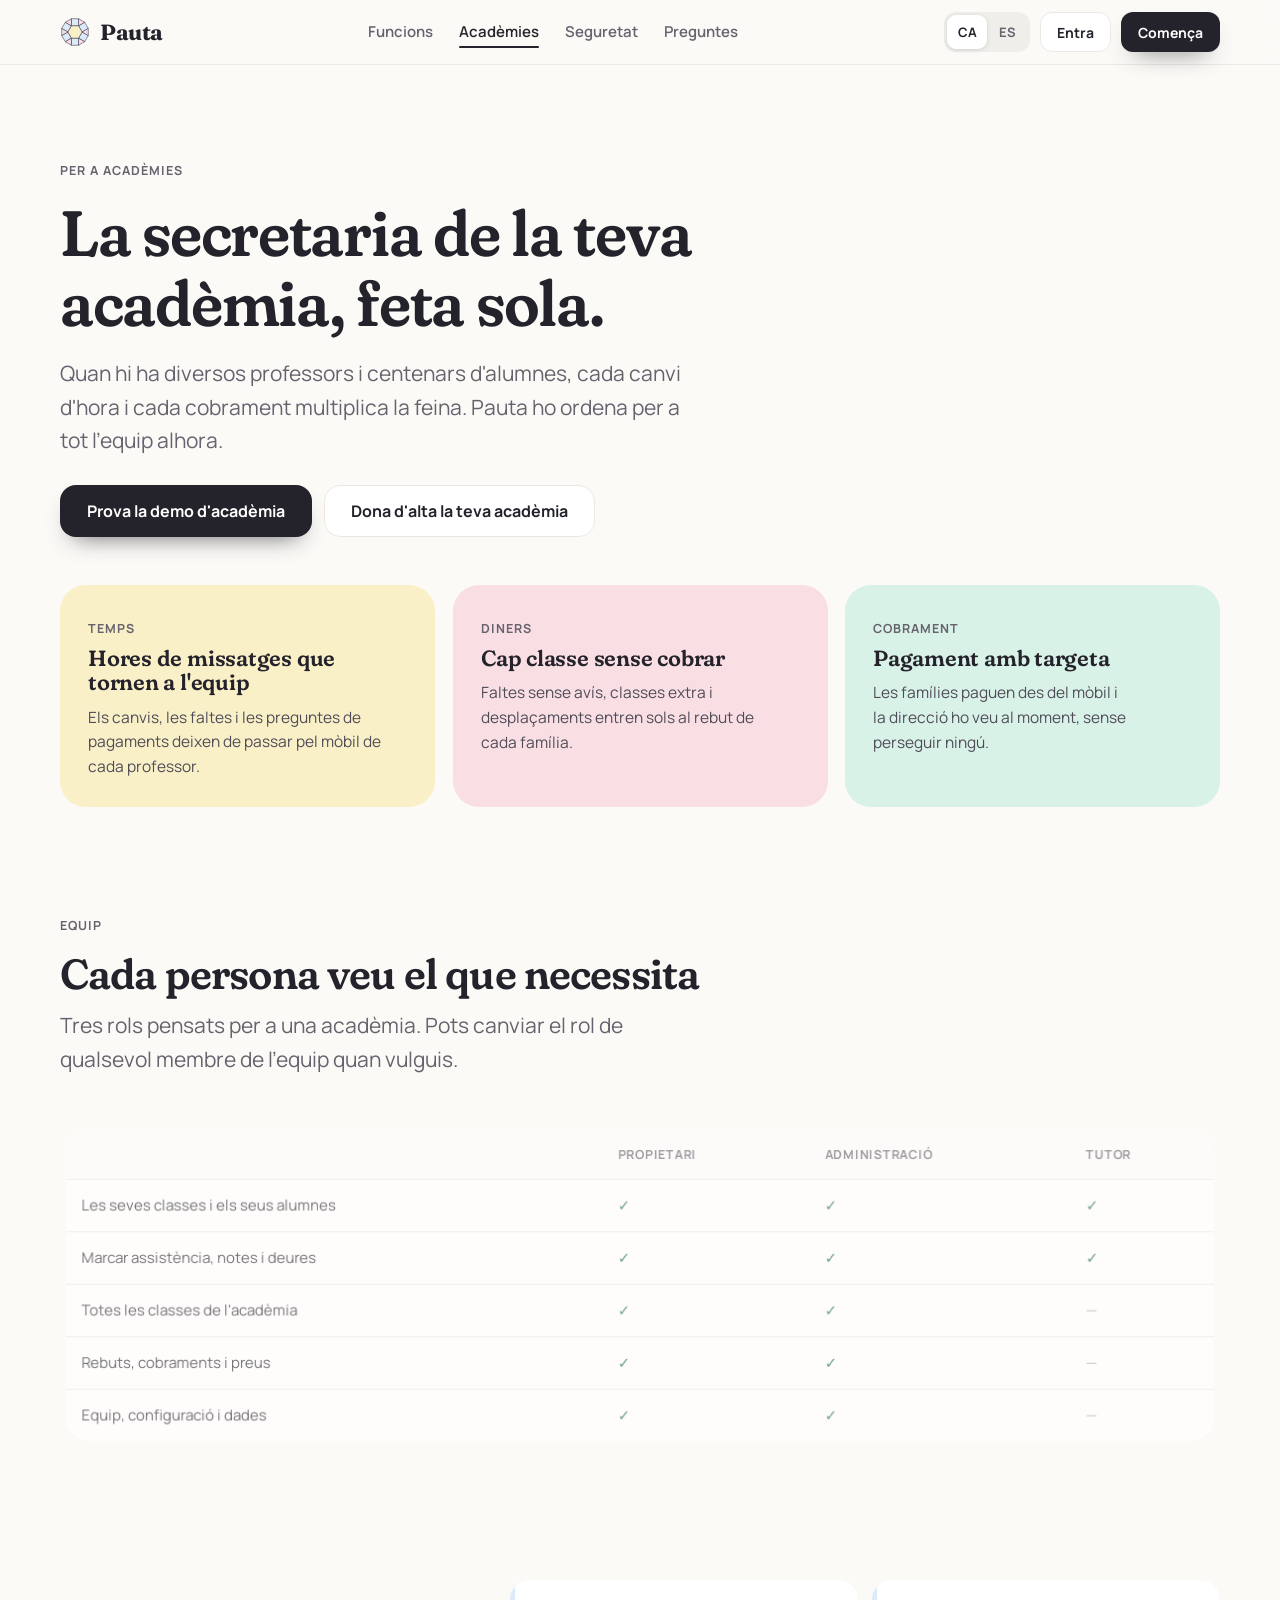
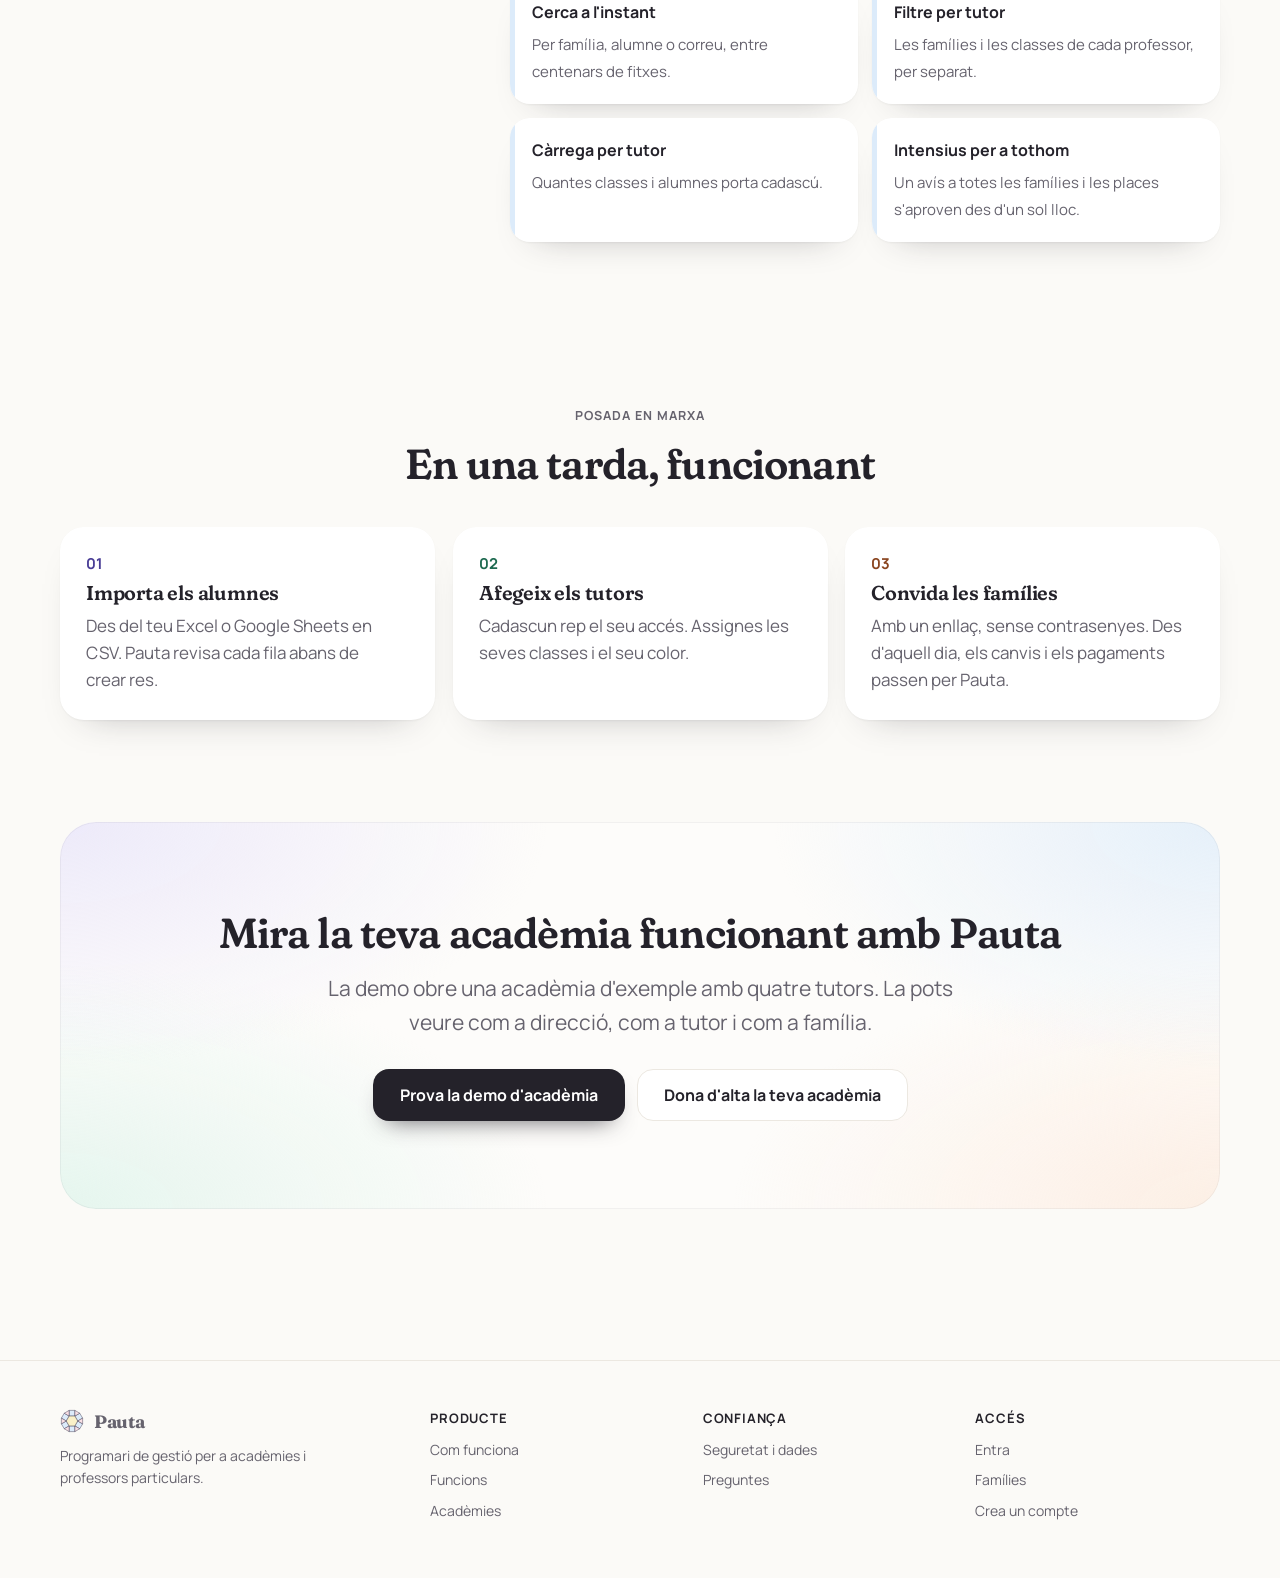
==== academies.html @ 749a17d1 "Web públic de Pauta: landing i pàgines Co-Authored-By: Claude Opus 5.5 <noreply@anthropic.com>" ====
<!doctype html>
<html lang="ca">
<head>
  <meta charset="utf-8">
  <meta name="viewport" content="width=device-width, initial-scale=1, viewport-fit=cover">
  <meta name="theme-color" content="#FBFAF7">
  <title>Per a acadèmies · Pauta</title>
  <meta name="description" content="Pauta per a acadèmies: un equip de tutors, centenars d'alumnes i tots els cobraments ordenats. Rols i permisos, importació des d'Excel i pagament amb targeta.">
  <link rel="icon" href="icon.svg" type="image/svg+xml">
  <link rel="stylesheet" href="site.css">
</head>
<body data-title-es="Para academias · Pauta">
  <main>
    <section class="phero">
      <div class="wrap">
        <span class="eyebrow rv" data-es="Para academias">Per a acadèmies</span>
        <h1 class="rv" data-es="La secretaría de tu academia, hecha sola.">La secretaria de la teva acadèmia, feta sola.</h1>
        <p class="lead rv" data-es="Cuando hay varios profesores y cientos de alumnos, cada cambio de hora y cada cobro multiplica el trabajo. Pauta lo ordena para todo el equipo a la vez.">Quan hi ha diversos professors i centenars d'alumnes, cada canvi d'hora i cada cobrament multiplica la feina. Pauta ho ordena per a tot l'equip alhora.</p>
        <div class="row rv"><button class="btn prim" data-demo="academy" data-es="Prueba la demo de academia">Prova la demo d'acadèmia</button><a class="btn sec" href="/app?onboarding" data-es="Da de alta tu academia">Dona d'alta la teva acadèmia</a></div>
      </div>
    </section>

    <section style="padding-top:0">
      <div class="wrap three">
        <div class="tile rv" style="background:var(--man)"><span class="eyebrow" data-es="Tiempo">Temps</span><h3 data-es="Horas de mensajes que vuelven al equipo">Hores de missatges que tornen a l'equip</h3><p data-es="Los cambios, las faltas y las preguntas de pagos dejan de pasar por el móvil de cada profesor.">Els canvis, les faltes i les preguntes de pagaments deixen de passar pel mòbil de cada professor.</p></div>
        <div class="tile rv" style="background:var(--ros)"><span class="eyebrow" data-es="Dinero">Diners</span><h3 data-es="Ninguna clase sin cobrar">Cap classe sense cobrar</h3><p data-es="Faltas sin aviso, clases extra y desplazamientos entran solos en el recibo de cada familia.">Faltes sense avís, classes extra i desplaçaments entren sols al rebut de cada família.</p></div>
        <div class="tile rv" style="background:var(--men)"><span class="eyebrow" data-es="Cobro">Cobrament</span><h3 data-es="Pago con tarjeta">Pagament amb targeta</h3><p data-es="Las familias pagan desde el móvil y la dirección lo ve al momento, sin perseguir a nadie.">Les famílies paguen des del mòbil i la direcció ho veu al moment, sense perseguir ningú.</p></div>
      </div>
    </section>

    <section style="padding-top:0">
      <div class="wrap">
        <div class="rv" style="max-width:720px"><span class="eyebrow" data-es="Equipo">Equip</span><h2 style="margin:14px 0 12px" data-es="Cada persona ve lo que necesita">Cada persona veu el que necessita</h2><p class="lead" data-es="Tres roles pensados para una academia. Puedes cambiar el rol de cualquier miembro del equipo cuando quieras.">Tres rols pensats per a una acadèmia. Pots canviar el rol de qualsevol membre de l'equip quan vulguis.</p></div>
        <div class="tablewrap rv" style="margin-top:32px">
          <table class="roles">
            <thead><tr><th></th><th data-es="Propietario">Propietari</th><th data-es="Administración">Administració</th><th data-es="Tutor">Tutor</th></tr></thead>
            <tbody>
              <tr><td data-es="Sus clases y sus alumnos">Les seves classes i els seus alumnes</td><td class="y">✓</td><td class="y">✓</td><td class="y">✓</td></tr>
              <tr><td data-es="Marcar asistencia, notas y deberes">Marcar assistència, notes i deures</td><td class="y">✓</td><td class="y">✓</td><td class="y">✓</td></tr>
              <tr><td data-es="Todas las clases de la academia">Totes les classes de l'acadèmia</td><td class="y">✓</td><td class="y">✓</td><td class="n">—</td></tr>
              <tr><td data-es="Recibos, cobros y precios">Rebuts, cobraments i preus</td><td class="y">✓</td><td class="y">✓</td><td class="n">—</td></tr>
              <tr><td data-es="Equipo, configuración y datos">Equip, configuració i dades</td><td class="y">✓</td><td class="y">✓</td><td class="n">—</td></tr>
            </tbody>
          </table>
        </div>
      </div>
    </section>

    <section style="padding-top:0">
      <div class="wrap">
        <div class="group" style="border-top:0">
          <div class="side rv"><span class="eyebrow" data-es="A escala">A escala</span><h2 data-es="Pensado para cientos de alumnos">Pensat per a centenars d'alumnes</h2><p data-es="Lo que en una hoja de cálculo se vuelve inmanejable, en Pauta se busca, se filtra y se ordena solo.">El que en un full de càlcul es torna inmanejable, a Pauta es cerca, es filtra i s'ordena sol.</p></div>
          <div class="feats">
            <div class="feat rv" style="--c:var(--cel)"><b data-es="Búsqueda al instante">Cerca a l'instant</b><span data-es="Por familia, alumno o correo, entre cientos de fichas.">Per família, alumne o correu, entre centenars de fitxes.</span></div>
            <div class="feat rv" style="--c:var(--cel)"><b data-es="Filtro por tutor">Filtre per tutor</b><span data-es="Las familias y las clases de cada profesor, por separado.">Les famílies i les classes de cada professor, per separat.</span></div>
            <div class="feat rv" style="--c:var(--cel)"><b data-es="Carga por tutor">Càrrega per tutor</b><span data-es="Cuántas clases y alumnos lleva cada uno.">Quantes classes i alumnes porta cadascú.</span></div>
            <div class="feat rv" style="--c:var(--cel)"><b data-es="Intensivos para todos">Intensius per a tothom</b><span data-es="Un aviso a todas las familias y las plazas se aprueban desde un solo lugar.">Un avís a totes les famílies i les places s'aproven des d'un sol lloc.</span></div>
          </div>
        </div>
      </div>
    </section>

    <section style="padding-top:0">
      <div class="wrap">
        <div class="center rv"><span class="eyebrow" data-es="Puesta en marcha">Posada en marxa</span><h2 style="margin-top:14px" data-es="En una tarde, funcionando">En una tarda, funcionant</h2></div>
        <div class="three" style="margin-top:40px">
          <div class="card rv"><div style="font:700 15px var(--sans);color:var(--lav-i)">01</div><h3 style="margin:8px 0" data-es="Importa los alumnos">Importa els alumnes</h3><p style="color:var(--ink2)" data-es="Desde tu Excel o Google Sheets en CSV. Pauta revisa cada fila antes de crear nada.">Des del teu Excel o Google Sheets en CSV. Pauta revisa cada fila abans de crear res.</p></div>
          <div class="card rv"><div style="font:700 15px var(--sans);color:var(--men-i)">02</div><h3 style="margin:8px 0" data-es="Añade a los tutores">Afegeix els tutors</h3><p style="color:var(--ink2)" data-es="Cada uno recibe su acceso. Asignas sus clases y su color.">Cadascun rep el seu accés. Assignes les seves classes i el seu color.</p></div>
          <div class="card rv"><div style="font:700 15px var(--sans);color:var(--pre-i)">03</div><h3 style="margin:8px 0" data-es="Invita a las familias">Convida les famílies</h3><p style="color:var(--ink2)" data-es="Con un enlace, sin contraseñas. Desde ese día, los cambios y los pagos pasan por Pauta.">Amb un enllaç, sense contrasenyes. Des d'aquell dia, els canvis i els pagaments passen per Pauta.</p></div>
        </div>
      </div>
    </section>

    <section style="padding-top:0">
      <div class="wrap"><div class="cta rv">
        <h2 data-es="Mira tu academia funcionando con Pauta">Mira la teva acadèmia funcionant amb Pauta</h2>
        <p class="lead" data-es="La demo abre una academia de ejemplo con cuatro tutores. Puedes verla como dirección, como tutor y como familia.">La demo obre una acadèmia d'exemple amb quatre tutors. La pots veure com a direcció, com a tutor i com a família.</p>
        <div class="row"><button class="btn prim" data-demo="academy" data-es="Prueba la demo de academia">Prova la demo d'acadèmia</button><a class="btn sec" href="/app?onboarding" data-es="Da de alta tu academia">Dona d'alta la teva acadèmia</a></div>
      </div></div>
    </section>
  </main>
  <script src="site.js"></script>
</body>
</html>
---- site.css ----
/* Pàgines del web (funcions, acadèmies, seguretat, preguntes): el mateix llenguatge visual que la landing. */
@import url('https://fonts.googleapis.com/css2?family=Manrope:wght@400;500;600;700;800&family=Fraunces:opsz,wght,SOFT@9..144,400..700,0..100&display=swap');
:root {
  --bg: #FBFAF7; --paper: #FFFFFF; --ink: #24222A; --ink2: #66636E; --line: #ECE8E1;
  --lav: #E8E4FA; --lav-i: #4A3E96; --man: #FAF0C8; --man-i: #6A560E; --men: #D9F2E8; --men-i: #1E6A50;
  --cel: #DCEBFA; --cel-i: #21568C; --pre: #FCE6D6; --pre-i: #8A4520; --ros: #F9DFE4; --ros-i: #8E3148;
  --serif: Fraunces, Georgia, serif; --sans: Manrope, system-ui, sans-serif; --ease: cubic-bezier(.2,.8,.2,1);
  --shadow: 0 1px 2px rgba(36,34,42,.05), 0 18px 36px -26px rgba(36,34,42,.35);
}
* { box-sizing: border-box; }
html { scroll-padding-top: 84px; }
body { margin: 0; background: var(--bg); color: var(--ink); font: 400 17px/1.6 var(--sans); -webkit-font-smoothing: antialiased; overflow-x: hidden; }
h1, h2, h3 { margin: 0; font-family: var(--serif); font-variation-settings: 'SOFT' 100; font-weight: 600; letter-spacing: -.02em; line-height: 1.1; }
h1 { font-size: clamp(38px, 5.4vw, 64px); } h2 { font-size: clamp(28px, 3.6vw, 42px); } h3 { font-size: 20px; letter-spacing: -.01em; }
p { margin: 0; } a { color: inherit; text-decoration: none; }
h1, h2, h3, p, li, small { text-wrap: pretty; }
.wrap { width: min(1160px, 100% - 32px); margin: 0 auto; }
section { padding: clamp(56px, 8vw, 104px) 0; }
.eyebrow { display: inline-flex; align-items: center; gap: 10px; font-size: 12.5px; font-weight: 700; letter-spacing: .08em; text-transform: uppercase; color: var(--ink2); }
.lead { font-size: clamp(18px, 1.7vw, 21px); color: var(--ink2); max-width: 640px; }
.center { text-align: center; margin-inline: auto; } .center .lead { margin-inline: auto; }
.btn { display: inline-flex; align-items: center; justify-content: center; gap: 8px; min-height: 52px; padding: 0 26px; border-radius: 16px; border: 1px solid transparent; font: 700 16px var(--sans); cursor: pointer; transition: transform .2s var(--ease), background .2s, border-color .2s; white-space: nowrap; }
.btn:active { transform: scale(.97); }
.btn.prim { background: var(--ink); color: #fff; box-shadow: 0 12px 24px -14px rgba(36,34,42,.8); } .btn.prim:hover { background: #3a3742; }
.btn.sec { background: #fff; color: var(--ink); border-color: var(--line); } .btn.sec:hover { border-color: #d6d0c5; }
.btn.sm { min-height: 40px; padding: 0 16px; font-size: 14px; border-radius: 12px; }
.btn:focus-visible, a:focus-visible, button:focus-visible, summary:focus-visible { outline: 3px solid var(--lav-i); outline-offset: 3px; }
.row { display: flex; align-items: center; gap: 12px; flex-wrap: wrap; }
.tick { position: relative; flex: none; display: inline-block; width: 20px; height: 20px; border-radius: 50%; background: var(--men); margin-top: 3px; }
.tick::after { content: ''; position: absolute; left: 7px; top: 4px; width: 5px; height: 9px; border: solid var(--men-i); border-width: 0 2.2px 2.2px 0; transform: rotate(45deg); }

/* capçalera i peu, iguals a totes les pàgines */
header.nav { position: sticky; top: 0; z-index: 50; background: rgba(251,250,247,.84); backdrop-filter: blur(14px) saturate(160%); -webkit-backdrop-filter: blur(14px) saturate(160%); border-bottom: 1px solid rgba(236,232,225,.9); }
.nav .wrap { display: flex; align-items: center; justify-content: space-between; height: 64px; gap: 12px; }
.brand { display: flex; align-items: center; gap: 10px; font: 700 22px var(--serif); letter-spacing: -.02em; }
.nav ul { display: flex; gap: 26px; list-style: none; margin: 0; padding: 0; font-weight: 600; font-size: 15px; color: var(--ink2); }
.nav ul a { position: relative; padding: 6px 0; } .nav ul a:hover, .nav ul a[aria-current] { color: var(--ink); }
.nav ul a[aria-current]::after { content: ''; position: absolute; left: 0; right: 0; bottom: 0; height: 2px; border-radius: 2px; background: var(--ink); }
.nav .right { display: flex; align-items: center; gap: 10px; }
.lang { display: inline-flex; background: rgba(36,34,42,.06); border-radius: 12px; padding: 3px; }
.lang button { border: 0; background: transparent; min-width: 40px; height: 34px; border-radius: 9px; font: 700 13px var(--sans); color: var(--ink2); cursor: pointer; }
.lang button.on { background: #fff; color: var(--ink); box-shadow: 0 1px 4px rgba(36,34,42,.15); }
.menu-btn { display: none; width: 44px; height: 44px; border-radius: 12px; border: 1px solid var(--line); background: #fff; cursor: pointer; align-items: center; justify-content: center; }
.menu-btn i, .menu-btn i::before, .menu-btn i::after { display: block; width: 18px; height: 2px; border-radius: 2px; background: var(--ink); position: relative; }
.menu-btn i::before, .menu-btn i::after { content: ''; position: absolute; left: 0; } .menu-btn i::before { top: -6px; } .menu-btn i::after { top: 6px; }
@media (max-width: 900px) {
  .nav ul { display: none; position: absolute; top: 64px; left: 0; right: 0; flex-direction: column; gap: 0; background: rgba(251,250,247,.98); border-bottom: 1px solid var(--line); padding: 8px 16px 16px; }
  .nav ul.open { display: flex; } .nav ul a { display: block; padding: 12px 0; font-size: 17px; } .nav ul a[aria-current]::after { display: none; }
  .nav .login { display: none; } .menu-btn { display: inline-flex; }
}
.nav ul .lang-m { display: none; }
@media (max-width: 480px) {
  .nav .right .lang { display: none; } .nav ul.open .lang-m { display: block; padding: 12px 0 4px; }
  .nav .right .btn.prim { padding: 0 14px; }
}
footer.foot { padding: 48px 0 56px; color: var(--ink2); font-size: 14px; border-top: 1px solid var(--line); margin-top: 24px; }
footer.foot .wrap { display: grid; grid-template-columns: 1.4fr repeat(3, 1fr); gap: 28px; }
footer.foot h4 { margin: 0 0 12px; font: 700 13px var(--sans); letter-spacing: .06em; text-transform: uppercase; color: var(--ink); }
footer.foot nav { display: grid; gap: 8px; } footer.foot a:hover { color: var(--ink); }
@media (max-width: 760px) { footer.foot .wrap { grid-template-columns: 1fr 1fr; } }

/* capçalera de pàgina */
.phero { padding: clamp(48px, 7vw, 96px) 0 clamp(24px, 4vw, 48px); }
.phero h1 { margin: 16px 0 18px; max-width: 900px; } .phero .row { margin-top: 28px; }

/* blocs reutilitzables */
.card { background: var(--paper); border-radius: 24px; padding: 26px; box-shadow: var(--shadow); }
.group { display: grid; grid-template-columns: minmax(0, .9fr) minmax(0, 1.6fr); gap: clamp(24px, 4vw, 64px); padding: clamp(36px, 5vw, 56px) 0; border-top: 1px solid var(--line); }
.group:first-child { border-top: 0; }
.group .side { position: sticky; top: 96px; align-self: start; }
.group .side h2 { font-size: clamp(26px, 3vw, 36px); margin: 14px 0 12px; } .group .side p { color: var(--ink2); }
.feats { display: grid; grid-template-columns: repeat(2, 1fr); gap: 14px; }
.feat { background: var(--paper); border-radius: 20px; padding: 20px 20px 20px 22px; box-shadow: var(--shadow); position: relative; overflow: hidden; }
.feat::before { content: ''; position: absolute; left: 0; top: 0; bottom: 0; width: 5px; background: var(--c, var(--lav)); }
.feat b { display: block; font-size: 16px; margin-bottom: 4px; } .feat span { color: var(--ink2); font-size: 15px; line-height: 1.5; }
@media (max-width: 860px) { .group { grid-template-columns: 1fr; } .group .side { position: static; } .feats { grid-template-columns: 1fr; } }
.three { display: grid; grid-template-columns: repeat(3, 1fr); gap: 18px; }
.tile { border-radius: 26px; padding: 28px; } .tile h3 { font-size: 22px; margin: 6px 0 10px; } .tile p { color: #4f4c58; font-size: 15.5px; }
@media (max-width: 860px) { .three { grid-template-columns: 1fr; } }
.roles { width: 100%; border-collapse: separate; border-spacing: 0; background: var(--paper); border-radius: 22px; overflow: hidden; box-shadow: var(--shadow); font-size: 15px; }
.roles th, .roles td { padding: 14px 16px; text-align: left; border-bottom: 1px solid var(--line); } .roles tr:last-child td { border-bottom: 0; }
.roles th { font-size: 12.5px; letter-spacing: .06em; text-transform: uppercase; color: var(--ink2); background: #fdfcfa; }
.roles td.y { color: var(--men-i); font-weight: 700; } .roles td.n { color: #a19dab; }
.tablewrap { overflow-x: auto; -webkit-overflow-scrolling: touch; border-radius: 22px; }
.faqgroup { margin-top: 40px; } .faqgroup h2 { font-size: clamp(22px, 2.6vw, 28px); margin-bottom: 14px; }
details.q { background: var(--paper); border-radius: 18px; padding: 0 22px; box-shadow: var(--shadow); margin-bottom: 10px; }
details.q summary { min-height: 62px; display: flex; align-items: center; justify-content: space-between; gap: 16px; font-weight: 700; font-size: 17px; cursor: pointer; list-style: none; }
details summary::-webkit-details-marker { display: none; } details.q summary::after { content: '+'; font-size: 26px; color: var(--ink2); font-weight: 500; transition: transform .25s var(--ease); flex: none; }
details.q[open] summary::after { transform: rotate(45deg); } details.q p { color: var(--ink2); padding: 0 0 20px; }
.cta { text-align: center; border-radius: 36px; padding: clamp(44px, 7vw, 88px) 20px; margin-bottom: 24px;
  background: radial-gradient(60% 90% at 0% 0%, rgba(232,228,250,.75), transparent 70%), radial-gradient(55% 90% at 100% 0%, rgba(220,235,250,.7), transparent 70%), radial-gradient(60% 90% at 100% 100%, rgba(252,230,214,.6), transparent 70%), radial-gradient(60% 90% at 0% 100%, rgba(217,242,232,.65), transparent 70%), #FDFCFA; box-shadow: inset 0 0 0 1px rgba(36,34,42,.05); }
.cta .lead { margin: 16px auto 30px; } .cta .row { justify-content: center; }
.rv { will-change: transform, opacity; }
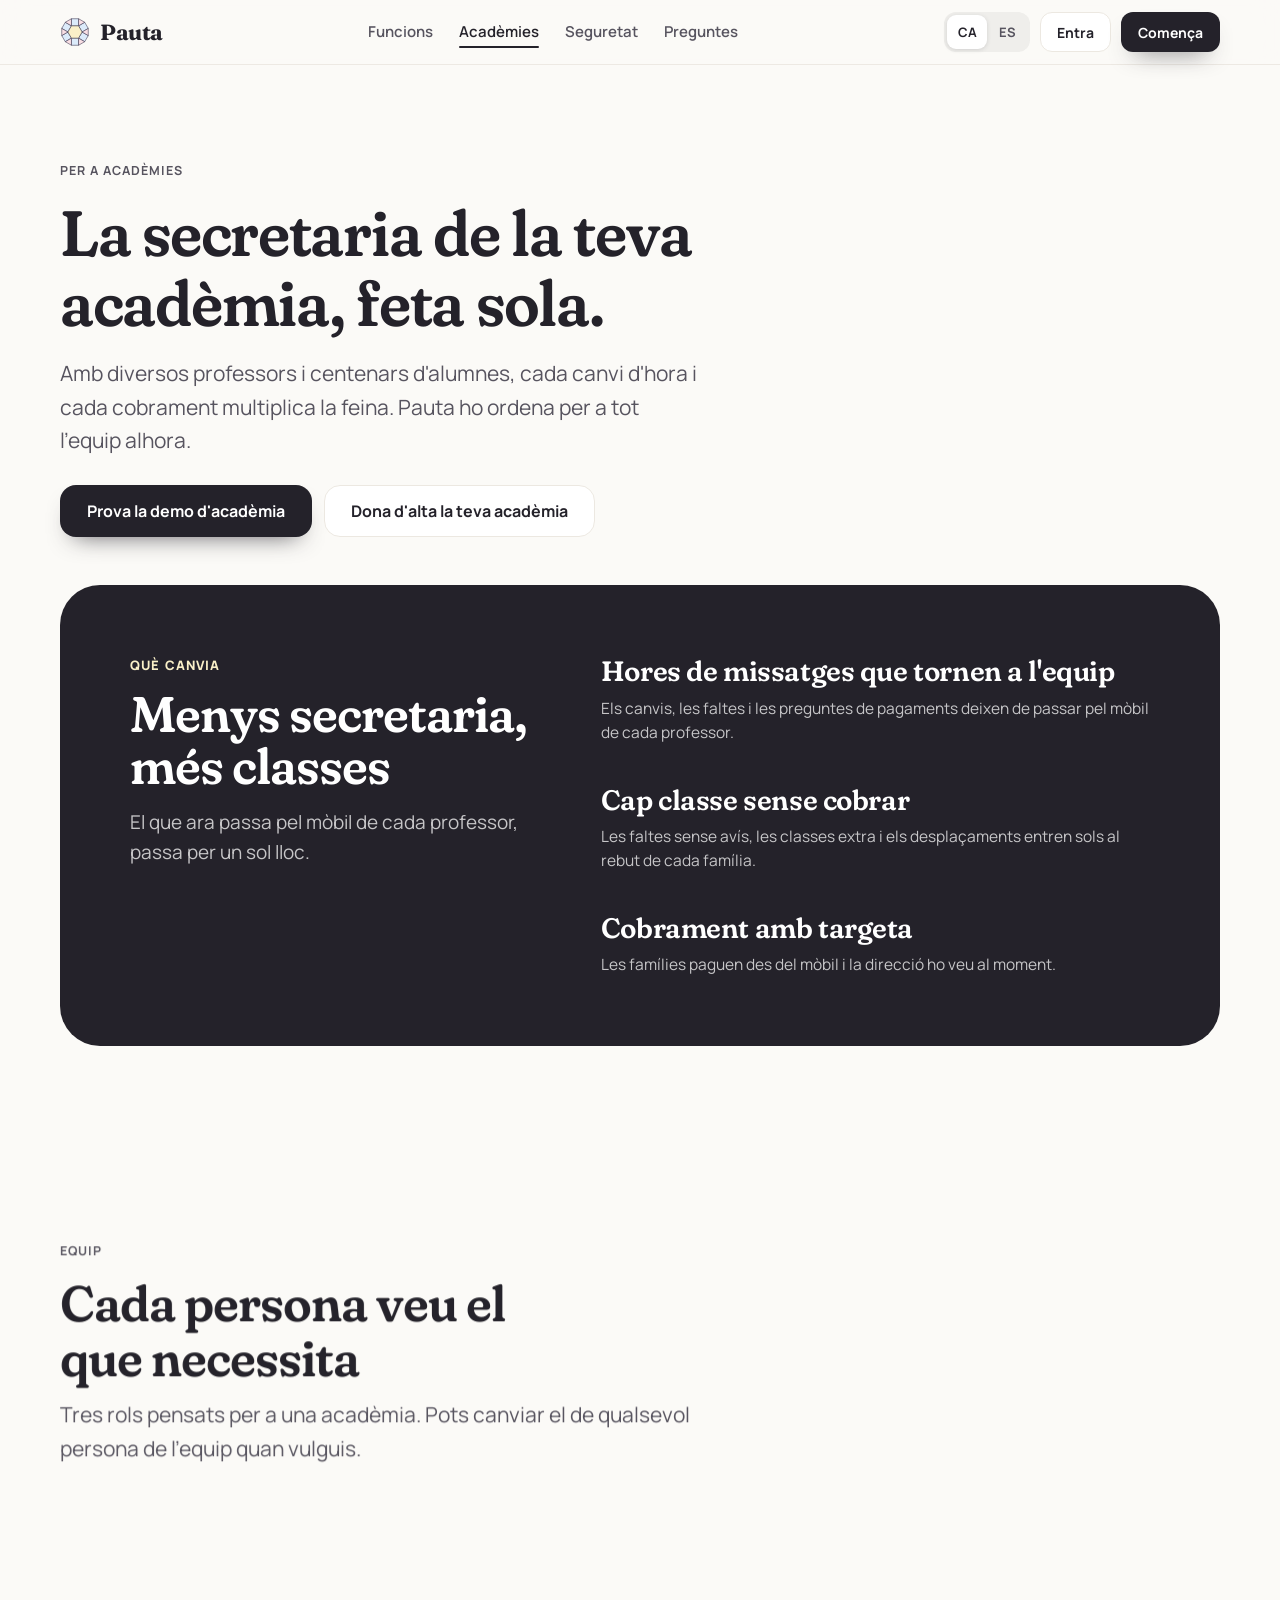
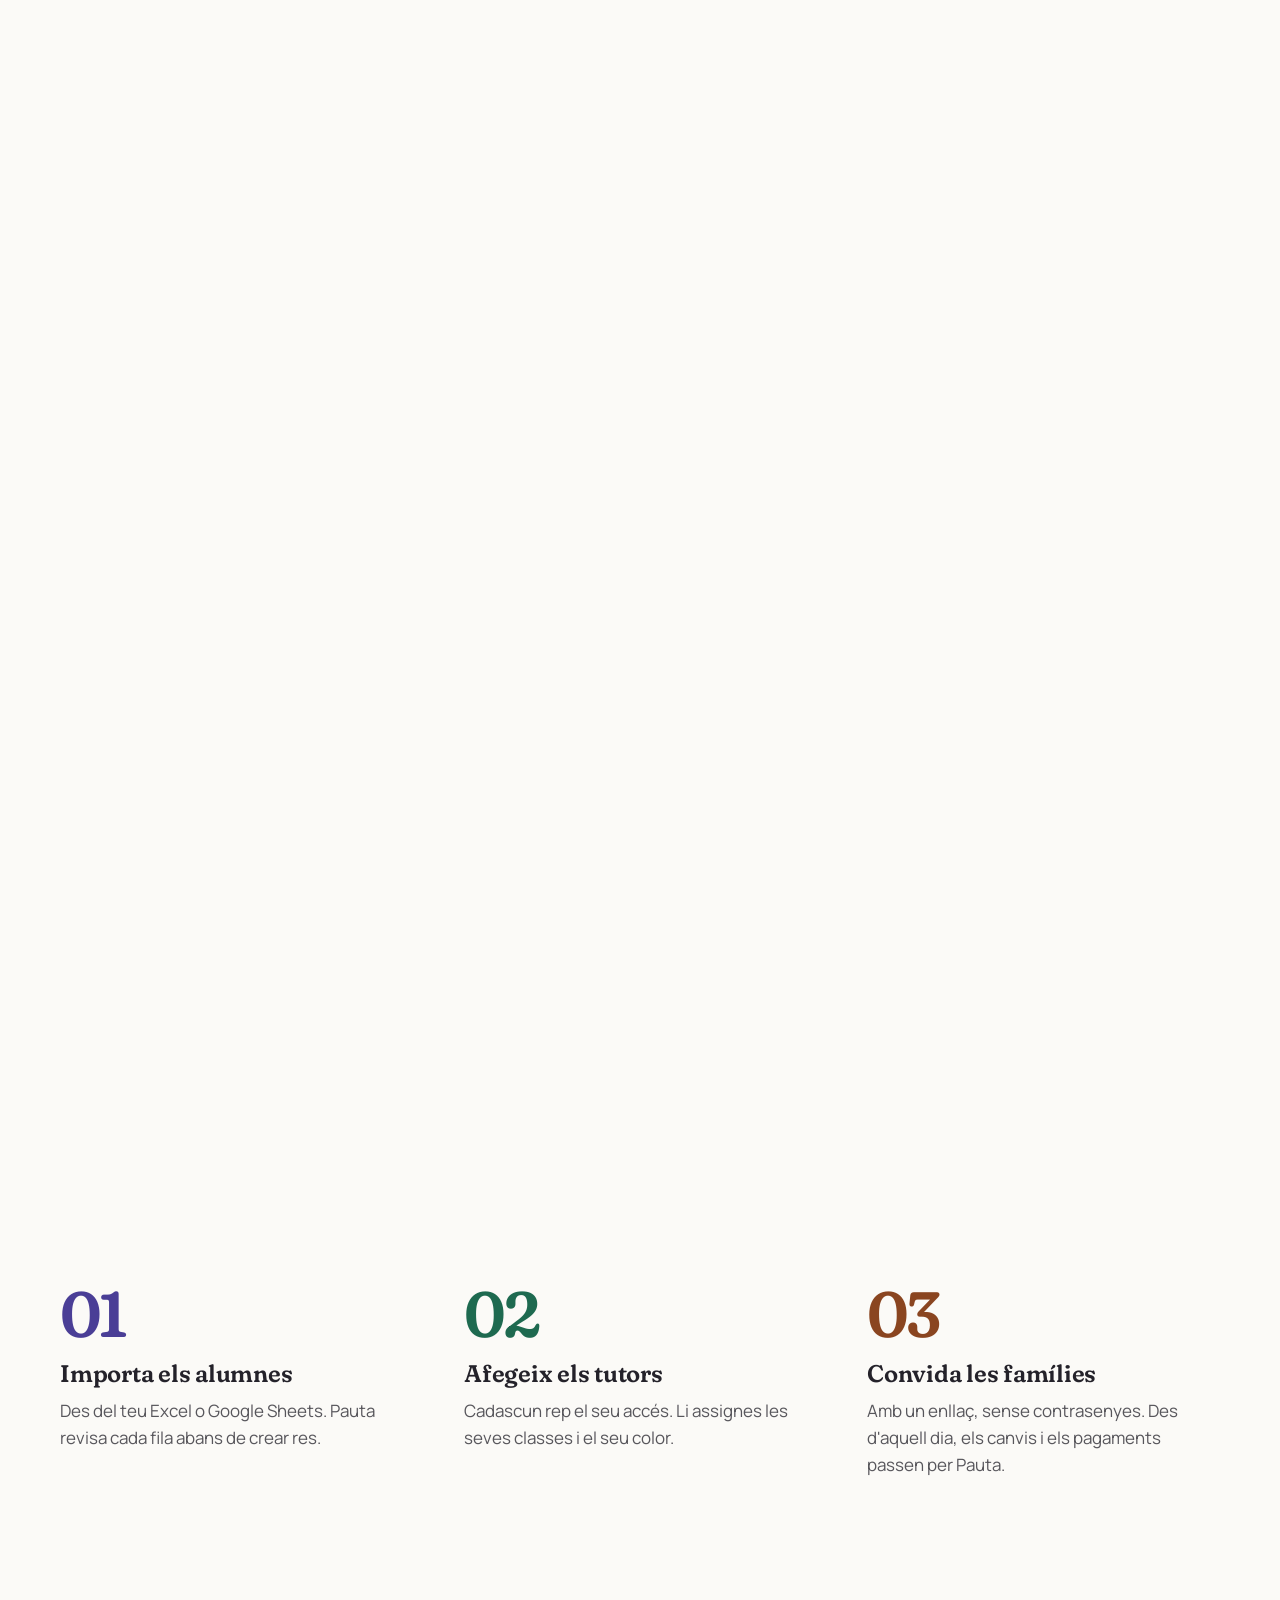
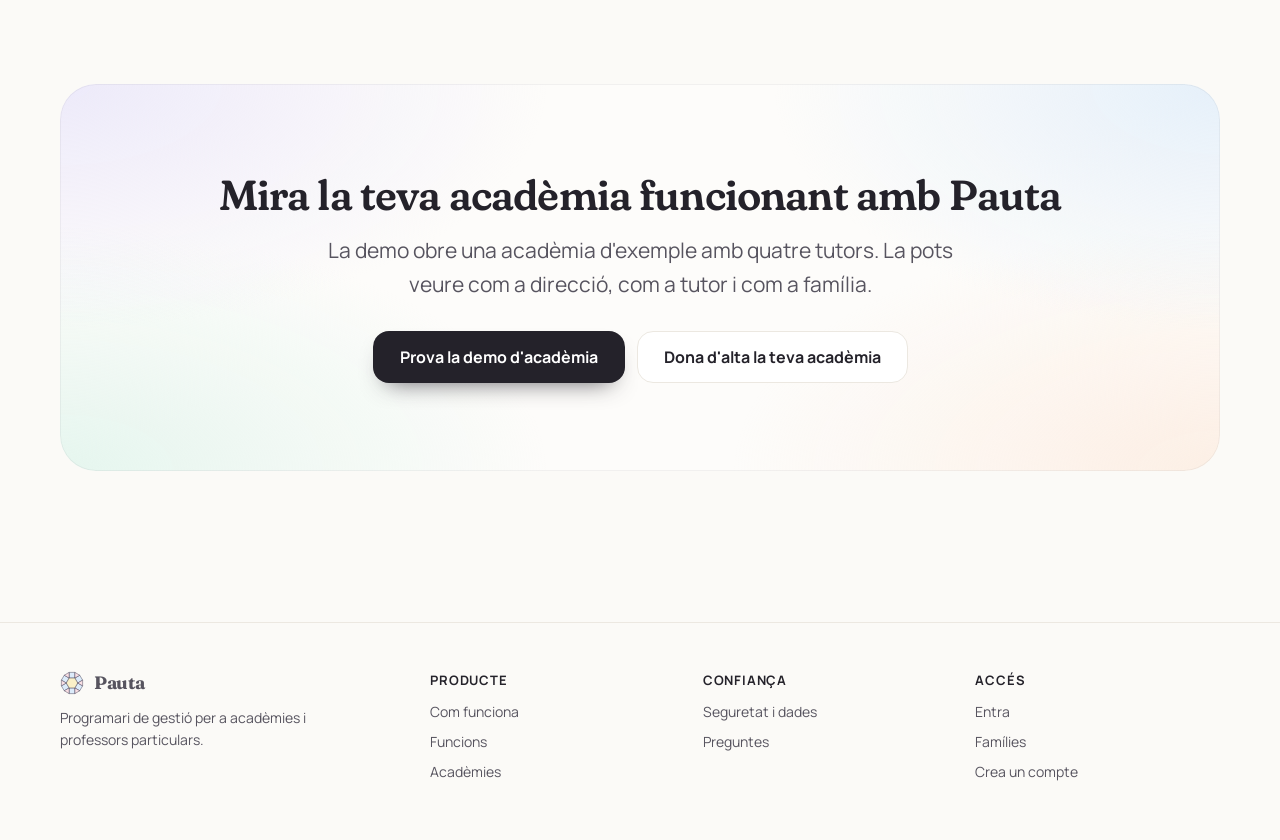
==== commit 46183d6a: "Actualitza el web: disseny per blocs i textos de seguretat corregits Co-Authored-By: Claude Opus 5.5" ====
--- a/academies.html
+++ b/academies.html
@@ -15,31 +15,36 @@
       <div class="wrap">
         <span class="eyebrow rv" data-es="Para academias">Per a acadèmies</span>
         <h1 class="rv" data-es="La secretaría de tu academia, hecha sola.">La secretaria de la teva acadèmia, feta sola.</h1>
-        <p class="lead rv" data-es="Cuando hay varios profesores y cientos de alumnos, cada cambio de hora y cada cobro multiplica el trabajo. Pauta lo ordena para todo el equipo a la vez.">Quan hi ha diversos professors i centenars d'alumnes, cada canvi d'hora i cada cobrament multiplica la feina. Pauta ho ordena per a tot l'equip alhora.</p>
+        <p class="lead rv" data-es="Con varios profesores y cientos de alumnos, cada cambio de hora y cada cobro multiplica el trabajo. Pauta lo ordena para todo el equipo a la vez.">Amb diversos professors i centenars d'alumnes, cada canvi d'hora i cada cobrament multiplica la feina. Pauta ho ordena per a tot l'equip alhora.</p>
         <div class="row rv"><button class="btn prim" data-demo="academy" data-es="Prueba la demo de academia">Prova la demo d'acadèmia</button><a class="btn sec" href="/app?onboarding" data-es="Da de alta tu academia">Dona d'alta la teva acadèmia</a></div>
       </div>
     </section>
 
     <section style="padding-top:0">
-      <div class="wrap three">
-        <div class="tile rv" style="background:var(--man)"><span class="eyebrow" data-es="Tiempo">Temps</span><h3 data-es="Horas de mensajes que vuelven al equipo">Hores de missatges que tornen a l'equip</h3><p data-es="Los cambios, las faltas y las preguntas de pagos dejan de pasar por el móvil de cada profesor.">Els canvis, les faltes i les preguntes de pagaments deixen de passar pel mòbil de cada professor.</p></div>
-        <div class="tile rv" style="background:var(--ros)"><span class="eyebrow" data-es="Dinero">Diners</span><h3 data-es="Ninguna clase sin cobrar">Cap classe sense cobrar</h3><p data-es="Faltas sin aviso, clases extra y desplazamientos entran solos en el recibo de cada familia.">Faltes sense avís, classes extra i desplaçaments entren sols al rebut de cada família.</p></div>
-        <div class="tile rv" style="background:var(--men)"><span class="eyebrow" data-es="Cobro">Cobrament</span><h3 data-es="Pago con tarjeta">Pagament amb targeta</h3><p data-es="Las familias pagan desde el móvil y la dirección lo ve al momento, sin perseguir a nadie.">Les famílies paguen des del mòbil i la direcció ho veu al moment, sense perseguir ningú.</p></div>
+      <div class="wrap">
+        <article class="chap dark rv" style="--c:var(--man);--ci:var(--man-i)">
+          <div class="head"><span class="kick" data-es="Qué cambia">Què canvia</span><h2 data-es="Menos secretaría, más clases">Menys secretaria, més classes</h2><p data-es="Lo que ahora pasa por el móvil de cada profesor, pasa por un solo lugar.">El que ara passa pel mòbil de cada professor, passa per un sol lloc.</p></div>
+          <div class="list big">
+            <div class="it"><b data-es="Horas de mensajes que vuelven al equipo">Hores de missatges que tornen a l'equip</b><p data-es="Los cambios, las faltas y las preguntas de pagos dejan de pasar por el móvil de cada profesor.">Els canvis, les faltes i les preguntes de pagaments deixen de passar pel mòbil de cada professor.</p></div>
+            <div class="it"><b data-es="Ninguna clase sin cobrar">Cap classe sense cobrar</b><p data-es="Las faltas sin aviso, las clases extra y los desplazamientos entran solos en el recibo de cada familia.">Les faltes sense avís, les classes extra i els desplaçaments entren sols al rebut de cada família.</p></div>
+            <div class="it"><b data-es="Cobro con tarjeta">Cobrament amb targeta</b><p data-es="Las familias pagan desde el móvil y la dirección lo ve al momento.">Les famílies paguen des del mòbil i la direcció ho veu al moment.</p></div>
+          </div>
+        </article>
       </div>
     </section>
 
-    <section style="padding-top:0">
+    <section style="padding-top:clamp(32px, 5vw, 64px)">
       <div class="wrap">
-        <div class="rv" style="max-width:720px"><span class="eyebrow" data-es="Equipo">Equip</span><h2 style="margin:14px 0 12px" data-es="Cada persona ve lo que necesita">Cada persona veu el que necessita</h2><p class="lead" data-es="Tres roles pensados para una academia. Puedes cambiar el rol de cualquier miembro del equipo cuando quieras.">Tres rols pensats per a una acadèmia. Pots canviar el rol de qualsevol membre de l'equip quan vulguis.</p></div>
-        <div class="tablewrap rv" style="margin-top:32px">
+        <div class="rv" style="max-width:720px"><span class="eyebrow" data-es="Equipo">Equip</span><h2 style="margin:14px 0 12px;font-size:clamp(32px,4vw,50px)" data-es="Cada persona ve lo que necesita">Cada persona veu el que necessita</h2><p class="lead" data-es="Tres roles pensados para una academia. Puedes cambiar el de cualquier persona del equipo cuando quieras.">Tres rols pensats per a una acadèmia. Pots canviar el de qualsevol persona de l'equip quan vulguis.</p></div>
+        <div class="tablewrap rv" style="margin-top:36px">
           <table class="roles">
             <thead><tr><th></th><th data-es="Propietario">Propietari</th><th data-es="Administración">Administració</th><th data-es="Tutor">Tutor</th></tr></thead>
             <tbody>
-              <tr><td data-es="Sus clases y sus alumnos">Les seves classes i els seus alumnes</td><td class="y">✓</td><td class="y">✓</td><td class="y">✓</td></tr>
-              <tr><td data-es="Marcar asistencia, notas y deberes">Marcar assistència, notes i deures</td><td class="y">✓</td><td class="y">✓</td><td class="y">✓</td></tr>
-              <tr><td data-es="Todas las clases de la academia">Totes les classes de l'acadèmia</td><td class="y">✓</td><td class="y">✓</td><td class="n">—</td></tr>
-              <tr><td data-es="Recibos, cobros y precios">Rebuts, cobraments i preus</td><td class="y">✓</td><td class="y">✓</td><td class="n">—</td></tr>
-              <tr><td data-es="Equipo, configuración y datos">Equip, configuració i dades</td><td class="y">✓</td><td class="y">✓</td><td class="n">—</td></tr>
+              <tr><td data-es="Sus clases y sus alumnos">Les seves classes i els seus alumnes</td><td class="y"><i aria-label="Sí">✓</i></td><td class="y"><i aria-label="Sí">✓</i></td><td class="y"><i aria-label="Sí">✓</i></td></tr>
+              <tr><td data-es="Marcar asistencia, notas y deberes">Marcar assistència, notes i deures</td><td class="y"><i aria-label="Sí">✓</i></td><td class="y"><i aria-label="Sí">✓</i></td><td class="y"><i aria-label="Sí">✓</i></td></tr>
+              <tr><td data-es="Todas las clases de la academia">Totes les classes de l'acadèmia</td><td class="y"><i aria-label="Sí">✓</i></td><td class="y"><i aria-label="Sí">✓</i></td><td class="n"><i aria-label="No">—</i></td></tr>
+              <tr><td data-es="Recibos, cobros y precios">Rebuts, cobraments i preus</td><td class="y"><i aria-label="Sí">✓</i></td><td class="y"><i aria-label="Sí">✓</i></td><td class="n"><i aria-label="No">—</i></td></tr>
+              <tr><td data-es="Equipo, configuración y datos">Equip, configuració i dades</td><td class="y"><i aria-label="Sí">✓</i></td><td class="y"><i aria-label="Sí">✓</i></td><td class="n"><i aria-label="No">—</i></td></tr>
             </tbody>
           </table>
         </div>
@@ -48,30 +53,30 @@
 
     <section style="padding-top:0">
       <div class="wrap">
-        <div class="group" style="border-top:0">
-          <div class="side rv"><span class="eyebrow" data-es="A escala">A escala</span><h2 data-es="Pensado para cientos de alumnos">Pensat per a centenars d'alumnes</h2><p data-es="Lo que en una hoja de cálculo se vuelve inmanejable, en Pauta se busca, se filtra y se ordena solo.">El que en un full de càlcul es torna inmanejable, a Pauta es cerca, es filtra i s'ordena sol.</p></div>
-          <div class="feats">
-            <div class="feat rv" style="--c:var(--cel)"><b data-es="Búsqueda al instante">Cerca a l'instant</b><span data-es="Por familia, alumno o correo, entre cientos de fichas.">Per família, alumne o correu, entre centenars de fitxes.</span></div>
-            <div class="feat rv" style="--c:var(--cel)"><b data-es="Filtro por tutor">Filtre per tutor</b><span data-es="Las familias y las clases de cada profesor, por separado.">Les famílies i les classes de cada professor, per separat.</span></div>
-            <div class="feat rv" style="--c:var(--cel)"><b data-es="Carga por tutor">Càrrega per tutor</b><span data-es="Cuántas clases y alumnos lleva cada uno.">Quantes classes i alumnes porta cadascú.</span></div>
-            <div class="feat rv" style="--c:var(--cel)"><b data-es="Intensivos para todos">Intensius per a tothom</b><span data-es="Un aviso a todas las familias y las plazas se aprueban desde un solo lugar.">Un avís a totes les famílies i les places s'aproven des d'un sol lloc.</span></div>
+        <article class="chap rv" style="--c:var(--cel);--ci:var(--cel-i)">
+          <div class="head"><span class="kick" data-es="A escala">A escala</span><h2 data-es="Pensado para cientos de alumnos">Pensat per a centenars d'alumnes</h2><p data-es="Lo que en una hoja de cálculo se vuelve imposible, en Pauta se busca, se filtra y se ordena solo.">El que en un full de càlcul es torna impossible, a Pauta es cerca, es filtra i s'ordena sol.</p></div>
+          <div class="list">
+            <div class="it key"><b data-es="Encuentra cualquier familia en un segundo">Troba qualsevol família en un segon</b><p data-es="Por nombre de la familia, del alumno o por correo, entre cientos de fichas.">Per nom de la família, de l'alumne o pel correu, entre centenars de fitxes.</p></div>
+            <div class="it"><b data-es="Filtro por tutor">Filtre per tutor</b><p data-es="Las familias y las clases de cada profesor, por separado.">Les famílies i les classes de cada professor, per separat.</p></div>
+            <div class="it"><b data-es="Carga por tutor">Càrrega per tutor</b><p data-es="Cuántas clases y alumnos lleva cada uno.">Quantes classes i alumnes porta cadascú.</p></div>
+            <div class="it"><b data-es="Intensivos para todos">Intensius per a tothom</b><p data-es="Un solo aviso a todas las familias, y las plazas se aprueban desde un solo lugar.">Un sol avís a totes les famílies, i les places s'aproven des d'un sol lloc.</p></div>
           </div>
+        </article>
+      </div>
+    </section>
+
+    <section style="padding-top:clamp(32px, 5vw, 64px)">
+      <div class="wrap">
+        <div class="rv"><span class="eyebrow" data-es="Puesta en marcha">Posada en marxa</span><h2 style="margin-top:14px;font-size:clamp(32px,4vw,50px)" data-es="En una tarde, funcionando">En una tarda, funcionant</h2></div>
+        <div class="steps3">
+          <div class="rv" style="--ci:var(--lav-i)"><h3 data-es="Importa los alumnos">Importa els alumnes</h3><p data-es="Desde tu Excel o Google Sheets. Pauta revisa cada fila antes de crear nada.">Des del teu Excel o Google Sheets. Pauta revisa cada fila abans de crear res.</p></div>
+          <div class="rv" style="--ci:var(--men-i)"><h3 data-es="Añade a los tutores">Afegeix els tutors</h3><p data-es="Cada uno recibe su acceso. Le asignas sus clases y su color.">Cadascun rep el seu accés. Li assignes les seves classes i el seu color.</p></div>
+          <div class="rv" style="--ci:var(--pre-i)"><h3 data-es="Invita a las familias">Convida les famílies</h3><p data-es="Con un enlace, sin contraseñas. Desde ese día, los cambios y los pagos pasan por Pauta.">Amb un enllaç, sense contrasenyes. Des d'aquell dia, els canvis i els pagaments passen per Pauta.</p></div>
         </div>
       </div>
     </section>
 
-    <section style="padding-top:0">
-      <div class="wrap">
-        <div class="center rv"><span class="eyebrow" data-es="Puesta en marcha">Posada en marxa</span><h2 style="margin-top:14px" data-es="En una tarde, funcionando">En una tarda, funcionant</h2></div>
-        <div class="three" style="margin-top:40px">
-          <div class="card rv"><div style="font:700 15px var(--sans);color:var(--lav-i)">01</div><h3 style="margin:8px 0" data-es="Importa los alumnos">Importa els alumnes</h3><p style="color:var(--ink2)" data-es="Desde tu Excel o Google Sheets en CSV. Pauta revisa cada fila antes de crear nada.">Des del teu Excel o Google Sheets en CSV. Pauta revisa cada fila abans de crear res.</p></div>
-          <div class="card rv"><div style="font:700 15px var(--sans);color:var(--men-i)">02</div><h3 style="margin:8px 0" data-es="Añade a los tutores">Afegeix els tutors</h3><p style="color:var(--ink2)" data-es="Cada uno recibe su acceso. Asignas sus clases y su color.">Cadascun rep el seu accés. Assignes les seves classes i el seu color.</p></div>
-          <div class="card rv"><div style="font:700 15px var(--sans);color:var(--pre-i)">03</div><h3 style="margin:8px 0" data-es="Invita a las familias">Convida les famílies</h3><p style="color:var(--ink2)" data-es="Con un enlace, sin contraseñas. Desde ese día, los cambios y los pagos pasan por Pauta.">Amb un enllaç, sense contrasenyes. Des d'aquell dia, els canvis i els pagaments passen per Pauta.</p></div>
-        </div>
-      </div>
-    </section>
-
-    <section style="padding-top:0">
+    <section>
       <div class="wrap"><div class="cta rv">
         <h2 data-es="Mira tu academia funcionando con Pauta">Mira la teva acadèmia funcionant amb Pauta</h2>
         <p class="lead" data-es="La demo abre una academia de ejemplo con cuatro tutores. Puedes verla como dirección, como tutor y como familia.">La demo obre una acadèmia d'exemple amb quatre tutors. La pots veure com a direcció, com a tutor i com a família.</p>
--- a/site.css
+++ b/site.css
@@ -1,7 +1,7 @@
 /* Pàgines del web (funcions, acadèmies, seguretat, preguntes): el mateix llenguatge visual que la landing. */
 @import url('https://fonts.googleapis.com/css2?family=Manrope:wght@400;500;600;700;800&family=Fraunces:opsz,wght,SOFT@9..144,400..700,0..100&display=swap');
 :root {
-  --bg: #FBFAF7; --paper: #FFFFFF; --ink: #24222A; --ink2: #66636E; --line: #ECE8E1;
+  --bg: #FBFAF7; --paper: #FFFFFF; --ink: #24222A; --ink2: #57545F; --line: #ECE8E1;
   --lav: #E8E4FA; --lav-i: #4A3E96; --man: #FAF0C8; --man-i: #6A560E; --men: #D9F2E8; --men-i: #1E6A50;
   --cel: #DCEBFA; --cel-i: #21568C; --pre: #FCE6D6; --pre-i: #8A4520; --ros: #F9DFE4; --ros-i: #8E3148;
   --serif: Fraunces, Georgia, serif; --sans: Manrope, system-ui, sans-serif; --ease: cubic-bezier(.2,.8,.2,1);
@@ -63,25 +63,54 @@
 .phero { padding: clamp(48px, 7vw, 96px) 0 clamp(24px, 4vw, 48px); }
 .phero h1 { margin: 16px 0 18px; max-width: 900px; } .phero .row { margin-top: 28px; }
 
-/* blocs reutilitzables */
-.card { background: var(--paper); border-radius: 24px; padding: 26px; box-shadow: var(--shadow); }
-.group { display: grid; grid-template-columns: minmax(0, .9fr) minmax(0, 1.6fr); gap: clamp(24px, 4vw, 64px); padding: clamp(36px, 5vw, 56px) 0; border-top: 1px solid var(--line); }
-.group:first-child { border-top: 0; }
-.group .side { position: sticky; top: 96px; align-self: start; }
-.group .side h2 { font-size: clamp(26px, 3vw, 36px); margin: 14px 0 12px; } .group .side p { color: var(--ink2); }
-.feats { display: grid; grid-template-columns: repeat(2, 1fr); gap: 14px; }
-.feat { background: var(--paper); border-radius: 20px; padding: 20px 20px 20px 22px; box-shadow: var(--shadow); position: relative; overflow: hidden; }
-.feat::before { content: ''; position: absolute; left: 0; top: 0; bottom: 0; width: 5px; background: var(--c, var(--lav)); }
-.feat b { display: block; font-size: 16px; margin-bottom: 4px; } .feat span { color: var(--ink2); font-size: 15px; line-height: 1.5; }
-@media (max-width: 860px) { .group { grid-template-columns: 1fr; } .group .side { position: static; } .feats { grid-template-columns: 1fr; } }
-.three { display: grid; grid-template-columns: repeat(3, 1fr); gap: 18px; }
-.tile { border-radius: 26px; padding: 28px; } .tile h3 { font-size: 22px; margin: 6px 0 10px; } .tile p { color: #4f4c58; font-size: 15.5px; }
-@media (max-width: 860px) { .three { grid-template-columns: 1fr; } }
-.roles { width: 100%; border-collapse: separate; border-spacing: 0; background: var(--paper); border-radius: 22px; overflow: hidden; box-shadow: var(--shadow); font-size: 15px; }
-.roles th, .roles td { padding: 14px 16px; text-align: left; border-bottom: 1px solid var(--line); } .roles tr:last-child td { border-bottom: 0; }
-.roles th { font-size: 12.5px; letter-spacing: .06em; text-transform: uppercase; color: var(--ink2); background: #fdfcfa; }
-.roles td.y { color: var(--men-i); font-weight: 700; } .roles td.n { color: #a19dab; }
-.tablewrap { overflow-x: auto; -webkit-overflow-scrolling: touch; border-radius: 22px; }
+/* ===== Capítols: un sol bloc de color per tema, amb una idea principal i la resta en llista neta ===== */
+.chap { --c: var(--lav); --ci: var(--lav-i); background: var(--c); border-radius: 40px; padding: clamp(30px, 5.5vw, 72px); display: grid; grid-template-columns: minmax(0, 1fr) minmax(0, 1.35fr); gap: clamp(28px, 5vw, 80px); margin-bottom: clamp(14px, 2vw, 22px); }
+.chap .head { align-self: start; position: sticky; top: 100px; }
+.chap .num { display: block; font: 600 clamp(54px, 7vw, 92px)/.85 var(--serif); font-variation-settings: 'SOFT' 100; letter-spacing: -.04em; color: var(--ci); }
+.chap .kick { display: block; margin: 20px 0 12px; font-size: 13px; font-weight: 800; letter-spacing: .08em; text-transform: uppercase; color: var(--ci); }
+.chap h2 { font-size: clamp(32px, 4vw, 50px); line-height: 1.04; }
+.chap .head p { margin-top: 16px; font-size: clamp(17px, 1.5vw, 19px); line-height: 1.55; color: rgba(36,34,42,.8); max-width: 440px; }
+.chap .list { display: grid; grid-template-columns: repeat(2, minmax(0, 1fr)); gap: clamp(24px, 3vw, 38px) clamp(20px, 3vw, 44px); align-content: start; }
+.chap .it b { display: block; font-size: 18px; font-weight: 800; line-height: 1.3; margin-bottom: 6px; color: var(--ink); }
+.chap .it p { font-size: 15.5px; line-height: 1.55; color: rgba(36,34,42,.76); }
+.chap .it.key { grid-column: 1 / -1; background: rgba(255,255,255,.74); border-radius: 28px; padding: clamp(22px, 3vw, 34px); }
+.chap .it.key b { font: 600 clamp(24px, 2.5vw, 32px)/1.12 var(--serif); font-variation-settings: 'SOFT' 100; letter-spacing: -.02em; margin-bottom: 10px; }
+.chap .it.key p { font-size: 17px; color: rgba(36,34,42,.82); max-width: 560px; }
+.chap.flip { grid-template-columns: minmax(0, 1.35fr) minmax(0, 1fr); } .chap.flip .head { order: 2; }
+.chap.dark { background: #24222A; color: #fff; } .chap.dark h2, .chap.dark .it b { color: #fff; }
+.chap.dark .head p, .chap.dark .it p { color: rgba(255,255,255,.74); } .chap.dark .num, .chap.dark .kick { color: var(--c); }
+.chap.dark .it.key { background: rgba(255,255,255,.09); } .chap.dark .it.key p { color: rgba(255,255,255,.82); }
+.chap.open { background: transparent; padding-inline: 0; border-radius: 0; } .chap.open .it.key { background: var(--c); }
+@media (max-width: 860px) {
+  .chap, .chap.flip { grid-template-columns: 1fr; border-radius: 30px; } .chap.open { padding-inline: 0; }
+  .chap .head { position: static; } .chap.flip .head { order: 0; } .chap .list { grid-template-columns: 1fr; }
+}
+/* llista gran: tres idees amb el mateix pes */
+.chap .list.big { grid-template-columns: 1fr; gap: 0; }
+.chap .list.big { gap: clamp(26px, 3.4vw, 40px); }
+.chap .list.big .it b { font: 600 clamp(22px, 2.3vw, 28px)/1.15 var(--serif); font-variation-settings: 'SOFT' 100; letter-spacing: -.015em; margin-bottom: 8px; }
+/* edats (menors) */
+.ages { grid-column: 1 / -1; display: grid; grid-template-columns: 1fr 1fr; gap: 12px; }
+.age { border-radius: 28px; padding: clamp(22px, 3vw, 32px); background: rgba(255,255,255,.78); }
+.age.no { background: rgba(255,255,255,.38); }
+.age .big { display: block; white-space: nowrap; font: 600 clamp(26px, 2.6vw, 36px)/1 var(--serif); font-variation-settings: 'SOFT' 100; letter-spacing: -.03em; color: var(--ci); margin-bottom: 12px; }
+.age b { display: block; font-size: 18px; font-weight: 800; margin-bottom: 6px; } .age p { font-size: 15.5px; color: rgba(36,34,42,.8); }
+@media (max-width: 560px) { .ages { grid-template-columns: 1fr; } }
+/* passos en línia, sense targetes */
+.steps3 { display: grid; grid-template-columns: repeat(3, 1fr); gap: clamp(24px, 4vw, 56px); margin-top: 48px; counter-reset: s; }
+.steps3 > div { counter-increment: s; }
+.steps3 > div::before { content: '0' counter(s); display: block; font: 600 clamp(48px, 5vw, 72px)/.9 var(--serif); font-variation-settings: 'SOFT' 100; letter-spacing: -.04em; color: var(--ci, var(--lav-i)); margin-bottom: 18px; }
+.steps3 h3 { font-size: 24px; margin-bottom: 10px; } .steps3 p { color: rgba(36,34,42,.76); }
+@media (max-width: 860px) { .steps3 { grid-template-columns: 1fr; } }
+/* taula de rols: files alternes en lloc de línies */
+.roles { width: 100%; border-collapse: separate; border-spacing: 0; background: var(--paper); border-radius: 28px; overflow: hidden; box-shadow: var(--shadow); font-size: 16px; }
+.roles th, .roles td { padding: 16px 20px; text-align: left; } .roles tbody tr:nth-child(odd) td { background: #F6F4EF; }
+.roles thead th { font: 600 20px var(--serif); font-variation-settings: 'SOFT' 100; color: var(--ink); padding-top: 22px; padding-bottom: 18px; }
+.roles td:first-child { font-weight: 700; } .roles td.y, .roles td.n { text-align: center; width: 18%; }
+.roles td.y i, .roles td.n i { display: inline-grid; place-items: center; width: 30px; height: 30px; border-radius: 50%; font-style: normal; font-weight: 800; }
+.roles td.y i { background: var(--men); color: var(--men-i); } .roles td.n i { color: #a19dab; }
+.roles thead th:not(:first-child) { text-align: center; }
+.tablewrap { overflow-x: auto; -webkit-overflow-scrolling: touch; border-radius: 28px; }
 .faqgroup { margin-top: 40px; } .faqgroup h2 { font-size: clamp(22px, 2.6vw, 28px); margin-bottom: 14px; }
 details.q { background: var(--paper); border-radius: 18px; padding: 0 22px; box-shadow: var(--shadow); margin-bottom: 10px; }
 details.q summary { min-height: 62px; display: flex; align-items: center; justify-content: space-between; gap: 16px; font-weight: 700; font-size: 17px; cursor: pointer; list-style: none; }
@@ -91,3 +120,4 @@
   background: radial-gradient(60% 90% at 0% 0%, rgba(232,228,250,.75), transparent 70%), radial-gradient(55% 90% at 100% 0%, rgba(220,235,250,.7), transparent 70%), radial-gradient(60% 90% at 100% 100%, rgba(252,230,214,.6), transparent 70%), radial-gradient(60% 90% at 0% 100%, rgba(217,242,232,.65), transparent 70%), #FDFCFA; box-shadow: inset 0 0 0 1px rgba(36,34,42,.05); }
 .cta .lead { margin: 16px auto 30px; } .cta .row { justify-content: center; }
 .rv { will-change: transform, opacity; }
+.chap .head > .kick:first-child { margin-top: 0; }
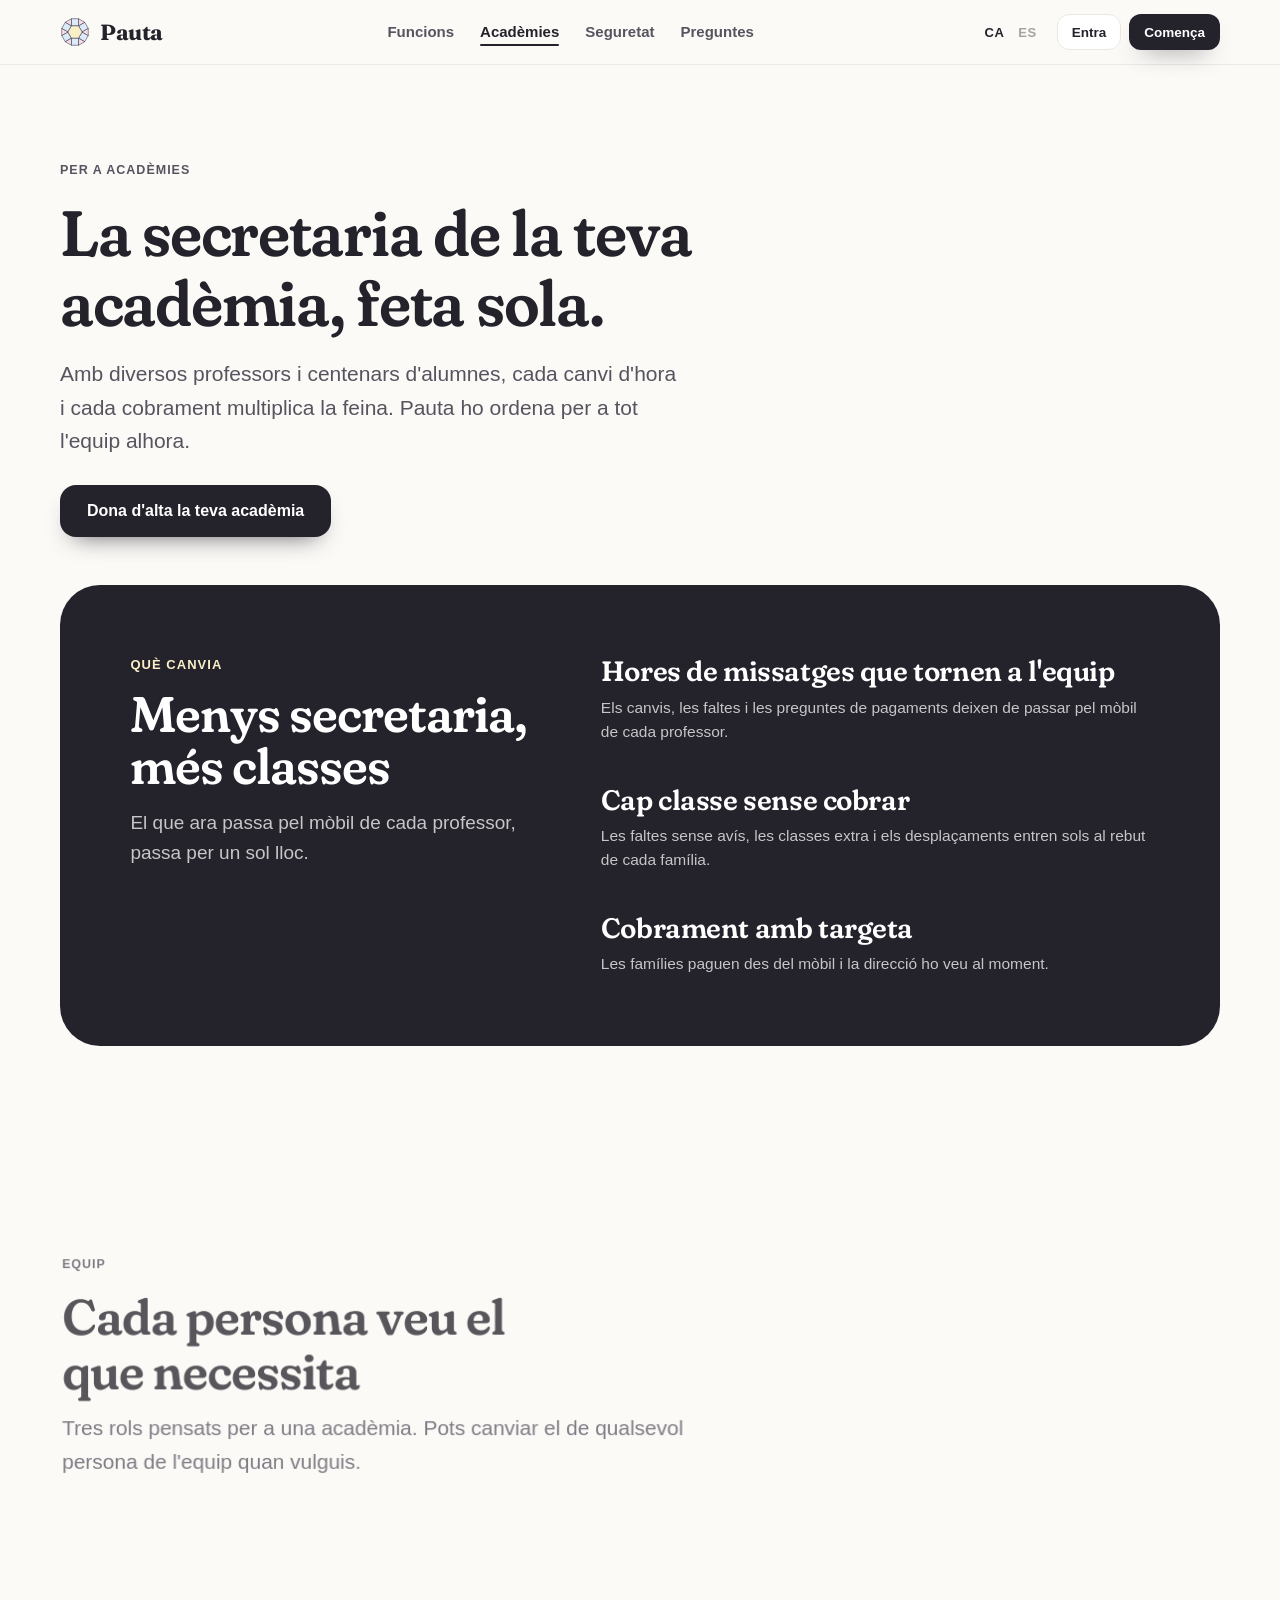
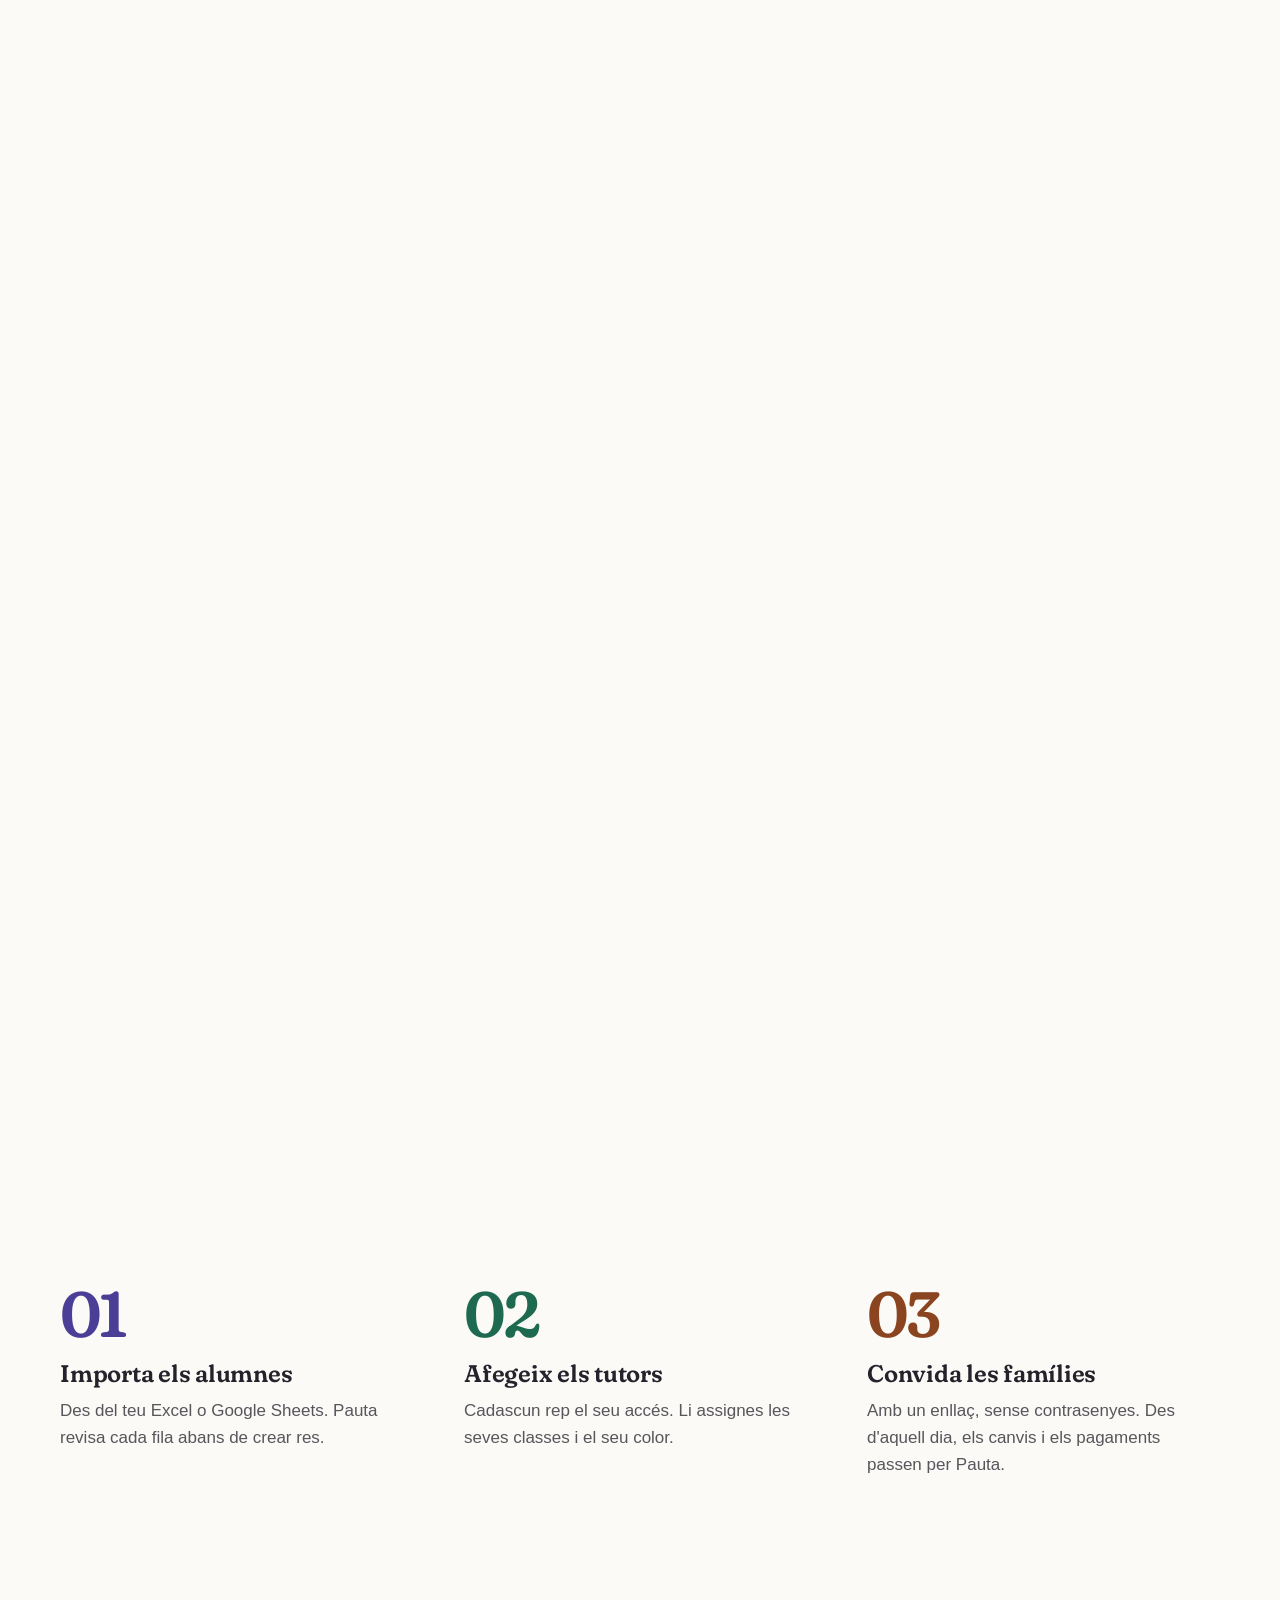
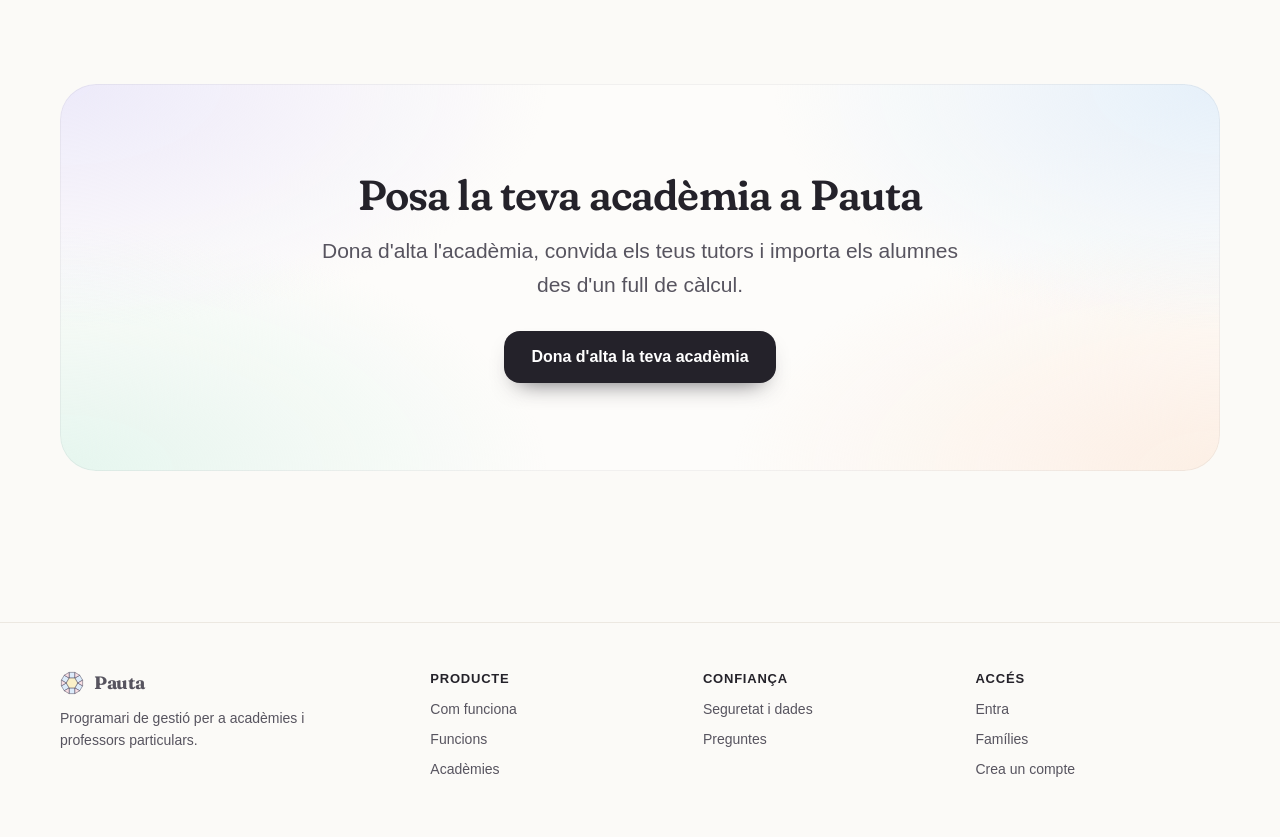
==== commit 3723d286: "Actualitza el web: fora les demos i l'app a pauta-apt.pages.dev" ====
--- a/academies.html
+++ b/academies.html
@@ -16,7 +16,7 @@
         <span class="eyebrow rv" data-es="Para academias">Per a acadèmies</span>
         <h1 class="rv" data-es="La secretaría de tu academia, hecha sola.">La secretaria de la teva acadèmia, feta sola.</h1>
         <p class="lead rv" data-es="Con varios profesores y cientos de alumnos, cada cambio de hora y cada cobro multiplica el trabajo. Pauta lo ordena para todo el equipo a la vez.">Amb diversos professors i centenars d'alumnes, cada canvi d'hora i cada cobrament multiplica la feina. Pauta ho ordena per a tot l'equip alhora.</p>
-        <div class="row rv"><button class="btn prim" data-demo="academy" data-es="Prueba la demo de academia">Prova la demo d'acadèmia</button><a class="btn sec" href="/app?onboarding" data-es="Da de alta tu academia">Dona d'alta la teva acadèmia</a></div>
+        <div class="row rv"><a class="btn prim" href="https://pauta-apt.pages.dev/app?onboarding" data-es="Da de alta tu academia">Dona d'alta la teva acadèmia</a></div>
       </div>
     </section>
 
@@ -78,9 +78,9 @@
 
     <section>
       <div class="wrap"><div class="cta rv">
-        <h2 data-es="Mira tu academia funcionando con Pauta">Mira la teva acadèmia funcionant amb Pauta</h2>
-        <p class="lead" data-es="La demo abre una academia de ejemplo con cuatro tutores. Puedes verla como dirección, como tutor y como familia.">La demo obre una acadèmia d'exemple amb quatre tutors. La pots veure com a direcció, com a tutor i com a família.</p>
-        <div class="row"><button class="btn prim" data-demo="academy" data-es="Prueba la demo de academia">Prova la demo d'acadèmia</button><a class="btn sec" href="/app?onboarding" data-es="Da de alta tu academia">Dona d'alta la teva acadèmia</a></div>
+        <h2 data-es="Pon tu academia en Pauta">Posa la teva acadèmia a Pauta</h2>
+        <p class="lead" data-es="Da de alta la academia, invita a tus tutores e importa los alumnos desde una hoja de cálculo.">Dona d'alta l'acadèmia, convida els teus tutors i importa els alumnes des d'un full de càlcul.</p>
+        <div class="row"><a class="btn prim" href="https://pauta-apt.pages.dev/app?onboarding" data-es="Da de alta tu academia">Dona d'alta la teva acadèmia</a></div>
       </div></div>
     </section>
   </main>
--- a/site.css
+++ b/site.css
@@ -1,14 +1,14 @@
 /* Pàgines del web (funcions, acadèmies, seguretat, preguntes): el mateix llenguatge visual que la landing. */
-@import url('https://fonts.googleapis.com/css2?family=Manrope:wght@400;500;600;700;800&family=Fraunces:opsz,wght,SOFT@9..144,400..700,0..100&display=swap');
+@import url('https://fonts.googleapis.com/css2?family=Fraunces:opsz,wght,SOFT@9..144,400..700,0..100&display=swap');
 :root {
   --bg: #FBFAF7; --paper: #FFFFFF; --ink: #24222A; --ink2: #57545F; --line: #ECE8E1;
   --lav: #E8E4FA; --lav-i: #4A3E96; --man: #FAF0C8; --man-i: #6A560E; --men: #D9F2E8; --men-i: #1E6A50;
   --cel: #DCEBFA; --cel-i: #21568C; --pre: #FCE6D6; --pre-i: #8A4520; --ros: #F9DFE4; --ros-i: #8E3148;
-  --serif: Fraunces, Georgia, serif; --sans: Manrope, system-ui, sans-serif; --ease: cubic-bezier(.2,.8,.2,1);
+  --serif: Fraunces, Georgia, serif; --sans: 'Helvetica Neue', Helvetica, Arial, sans-serif;   /* títols: Fraunces; text: provisional Helvetica (a Windows, Arial) */ --ease: cubic-bezier(.2,.8,.2,1);
   --shadow: 0 1px 2px rgba(36,34,42,.05), 0 18px 36px -26px rgba(36,34,42,.35);
 }
 * { box-sizing: border-box; }
-html { scroll-padding-top: 84px; }
+html { scroll-padding-top: 84px; background: var(--bg); }
 body { margin: 0; background: var(--bg); color: var(--ink); font: 400 17px/1.6 var(--sans); -webkit-font-smoothing: antialiased; overflow-x: hidden; }
 h1, h2, h3 { margin: 0; font-family: var(--serif); font-variation-settings: 'SOFT' 100; font-weight: 600; letter-spacing: -.02em; line-height: 1.1; }
 h1 { font-size: clamp(38px, 5.4vw, 64px); } h2 { font-size: clamp(28px, 3.6vw, 42px); } h3 { font-size: 20px; letter-spacing: -.01em; }
@@ -121,3 +121,24 @@
 .cta .lead { margin: 16px auto 30px; } .cta .row { justify-content: center; }
 .rv { will-change: transform, opacity; }
 .chap .head > .kick:first-child { margin-top: 0; }
+
+/* ===== Capçalera: idioma com a text, botons petits ===== */
+.lang { display: inline-flex; align-items: center; gap: 2px; background: none; padding: 0; border-radius: 0; }
+.lang button { border: 0; background: none; min-width: 0; height: 32px; padding: 0 6px; border-radius: 8px; font: 700 13px var(--sans); letter-spacing: .04em; color: rgba(36,34,42,.4); cursor: pointer; box-shadow: none; transition: color .2s; }
+.lang button:hover { color: var(--ink2); } .lang button.on { background: none; color: var(--ink); box-shadow: none; }
+.nav .right { gap: 8px; } .nav .right .lang { margin-right: 6px; }
+.nav .btn.sm { min-height: 36px; padding: 0 14px; font-size: 13.5px; }
+
+/* ===== Squircles a tot el web, com a l'app (corner-shape: squircle) ===== */
+@supports (corner-shape: squircle) {
+  .btn { border-radius: 20px; } .btn.sm { border-radius: 15px; } .lang button { border-radius: 10px; }
+  .chip, .menu-btn { border-radius: 16px; }
+  .btn, .btn.sm, .chip, .menu-btn, .lang button { corner-shape: squircle; }
+}
+@supports (corner-shape: squircle) {
+  .chap { border-radius: 56px; } .chap .it.key, .age { border-radius: 38px; } .cta { border-radius: 52px; }
+  details.q { border-radius: 26px; } .roles, .tablewrap { border-radius: 38px; } .card { border-radius: 34px; }
+  .chap, .chap .it.key, .age, .cta, details.q, .roles, .tablewrap, .card { corner-shape: squircle; }
+  .chap.open { border-radius: 0; }
+  @media (max-width: 860px) { .chap { border-radius: 44px; } }
+}
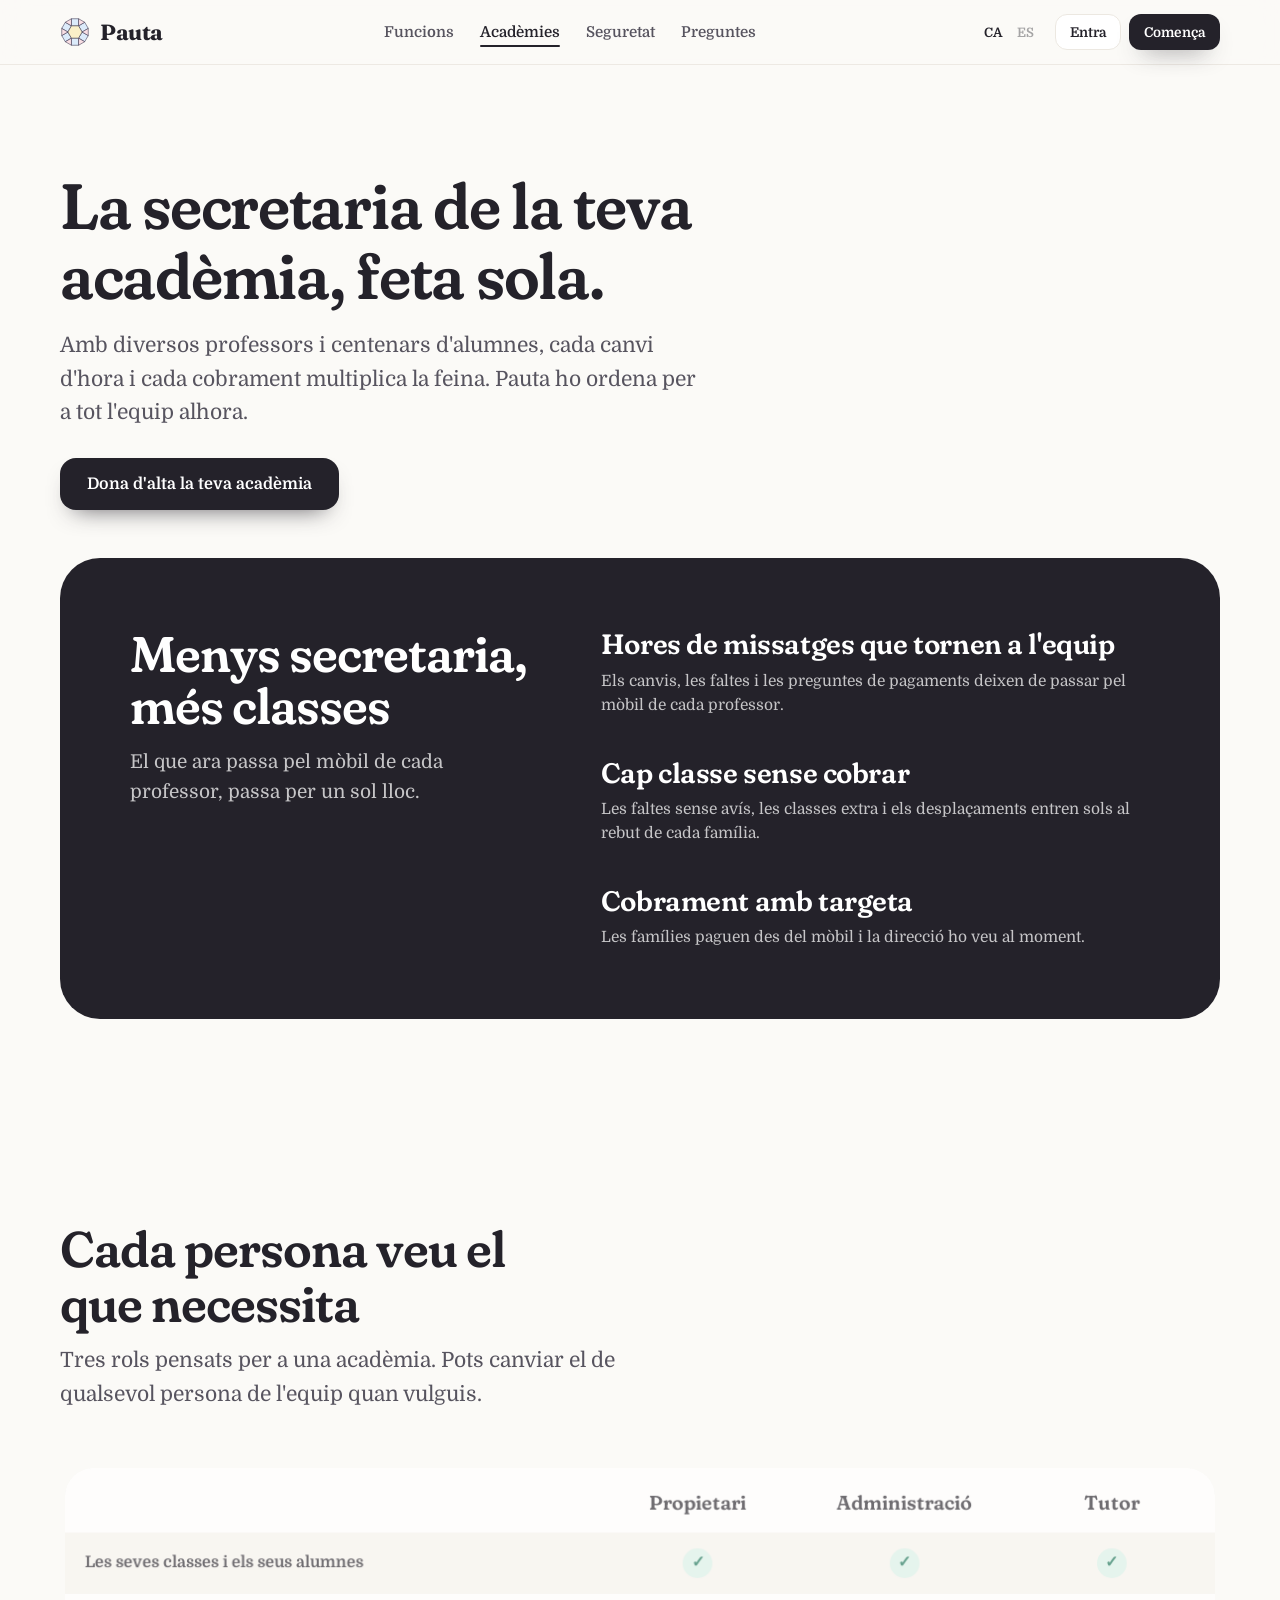
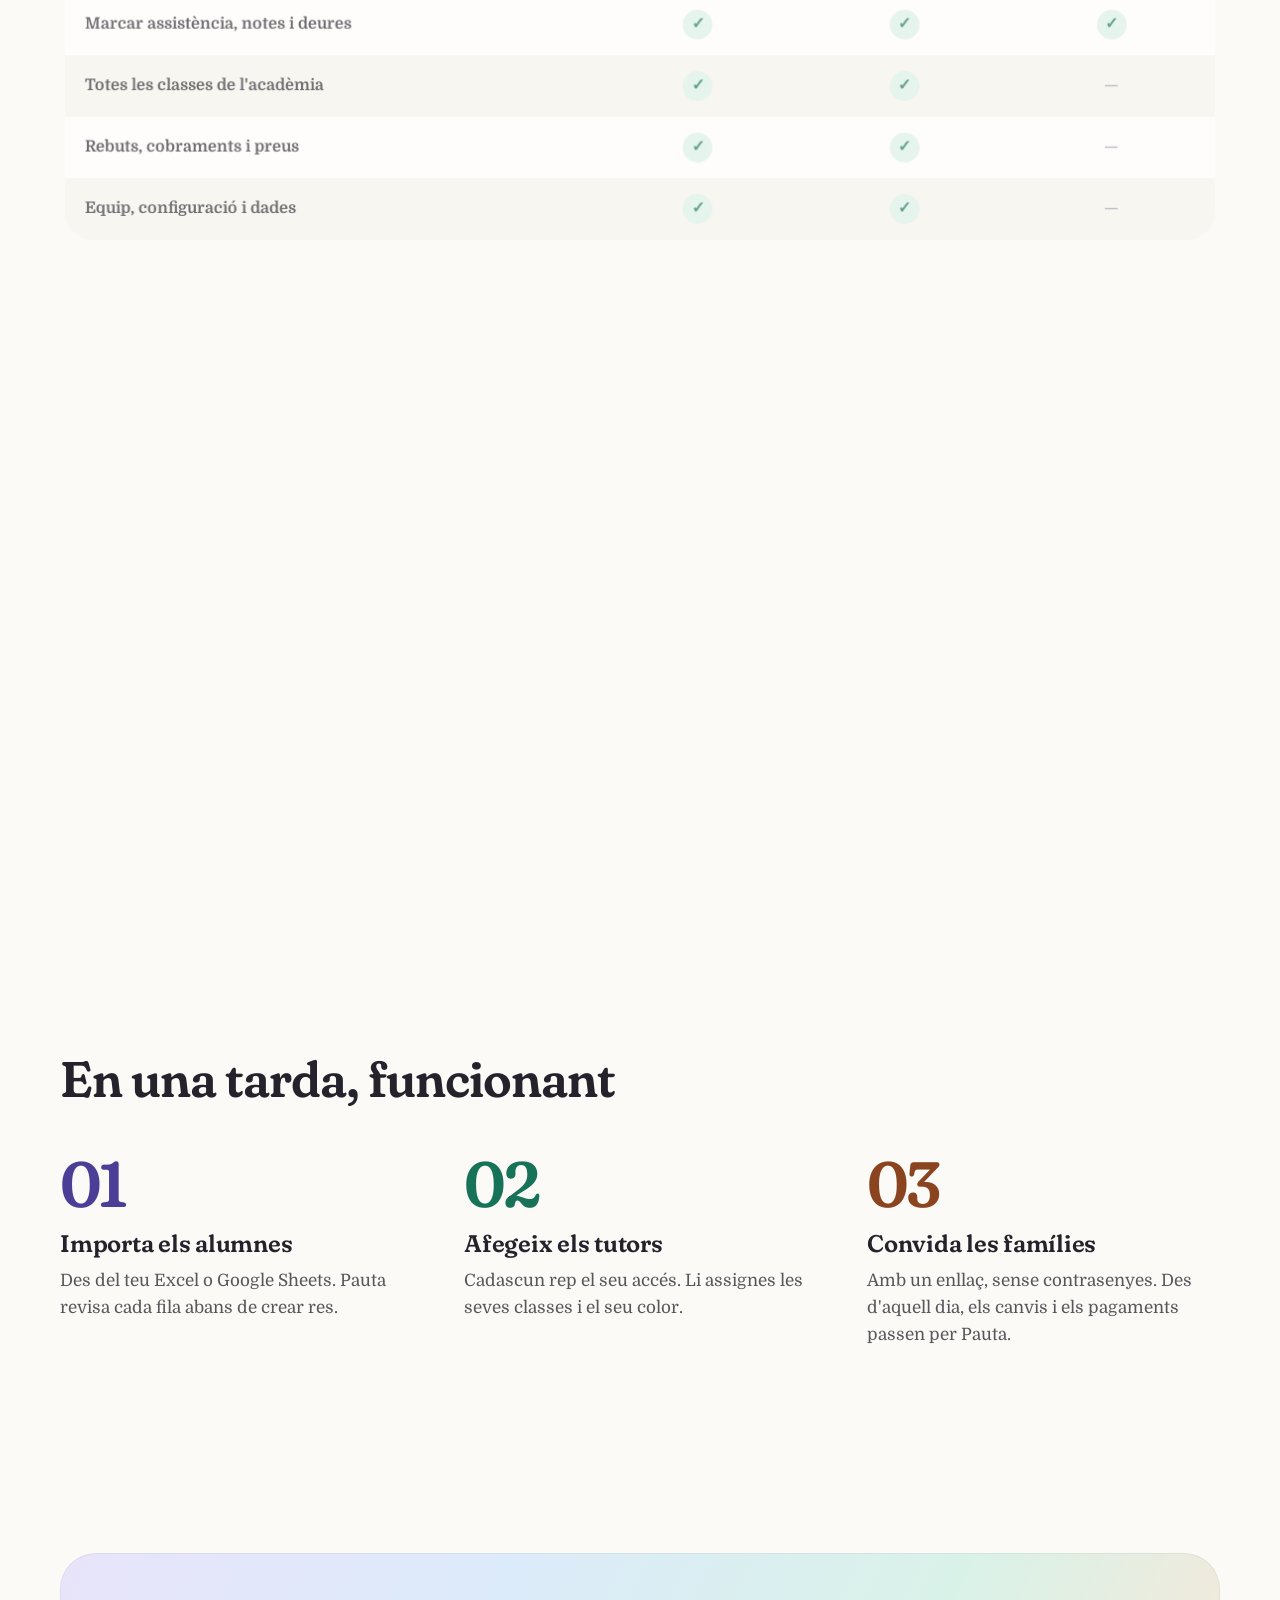
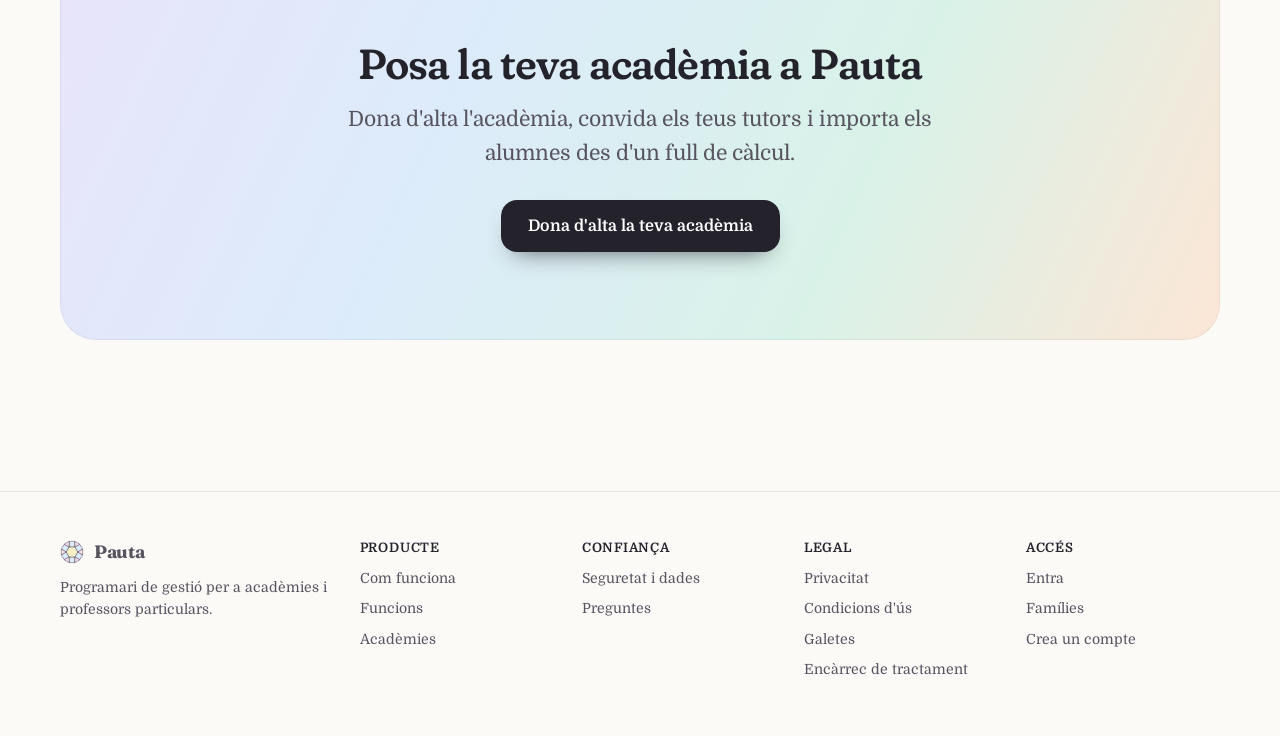
==== commit e75ba447: "Domine, castellà complet i menys etiquetes Co-Authored-By: Claude Opus 5.5 <noreply@anthropic.com>" ====
--- a/academies.html
+++ b/academies.html
@@ -9,11 +9,10 @@
   <link rel="icon" href="icon.svg" type="image/svg+xml">
   <link rel="stylesheet" href="site.css">
 </head>
-<body data-title-es="Para academias · Pauta">
+<body data-title-es="Para academias · Pauta" data-desc-es="Pauta para academias: un equipo de tutores, cientos de alumnos y todos los cobros ordenados. Roles y permisos, importación desde Excel y pago con tarjeta.">
   <main>
     <section class="phero">
       <div class="wrap">
-        <span class="eyebrow rv" data-es="Para academias">Per a acadèmies</span>
         <h1 class="rv" data-es="La secretaría de tu academia, hecha sola.">La secretaria de la teva acadèmia, feta sola.</h1>
         <p class="lead rv" data-es="Con varios profesores y cientos de alumnos, cada cambio de hora y cada cobro multiplica el trabajo. Pauta lo ordena para todo el equipo a la vez.">Amb diversos professors i centenars d'alumnes, cada canvi d'hora i cada cobrament multiplica la feina. Pauta ho ordena per a tot l'equip alhora.</p>
         <div class="row rv"><a class="btn prim" href="https://pauta-apt.pages.dev/app?onboarding" data-es="Da de alta tu academia">Dona d'alta la teva acadèmia</a></div>
@@ -23,7 +22,7 @@
     <section style="padding-top:0">
       <div class="wrap">
         <article class="chap dark rv" style="--c:var(--man);--ci:var(--man-i)">
-          <div class="head"><span class="kick" data-es="Qué cambia">Què canvia</span><h2 data-es="Menos secretaría, más clases">Menys secretaria, més classes</h2><p data-es="Lo que ahora pasa por el móvil de cada profesor, pasa por un solo lugar.">El que ara passa pel mòbil de cada professor, passa per un sol lloc.</p></div>
+          <div class="head"><h2 data-es="Menos secretaría, más clases">Menys secretaria, més classes</h2><p data-es="Lo que ahora pasa por el móvil de cada profesor, pasa por un solo lugar.">El que ara passa pel mòbil de cada professor, passa per un sol lloc.</p></div>
           <div class="list big">
             <div class="it"><b data-es="Horas de mensajes que vuelven al equipo">Hores de missatges que tornen a l'equip</b><p data-es="Los cambios, las faltas y las preguntas de pagos dejan de pasar por el móvil de cada profesor.">Els canvis, les faltes i les preguntes de pagaments deixen de passar pel mòbil de cada professor.</p></div>
             <div class="it"><b data-es="Ninguna clase sin cobrar">Cap classe sense cobrar</b><p data-es="Las faltas sin aviso, las clases extra y los desplazamientos entran solos en el recibo de cada familia.">Les faltes sense avís, les classes extra i els desplaçaments entren sols al rebut de cada família.</p></div>
@@ -35,7 +34,7 @@
 
     <section style="padding-top:clamp(32px, 5vw, 64px)">
       <div class="wrap">
-        <div class="rv" style="max-width:720px"><span class="eyebrow" data-es="Equipo">Equip</span><h2 style="margin:14px 0 12px;font-size:clamp(32px,4vw,50px)" data-es="Cada persona ve lo que necesita">Cada persona veu el que necessita</h2><p class="lead" data-es="Tres roles pensados para una academia. Puedes cambiar el de cualquier persona del equipo cuando quieras.">Tres rols pensats per a una acadèmia. Pots canviar el de qualsevol persona de l'equip quan vulguis.</p></div>
+        <div class="rv" style="max-width:720px"><h2 style="margin:14px 0 12px;font-size:clamp(32px,4vw,50px)" data-es="Cada persona ve lo que necesita">Cada persona veu el que necessita</h2><p class="lead" data-es="Tres roles pensados para una academia. Puedes cambiar el de cualquier persona del equipo cuando quieras.">Tres rols pensats per a una acadèmia. Pots canviar el de qualsevol persona de l'equip quan vulguis.</p></div>
         <div class="tablewrap rv" style="margin-top:36px">
           <table class="roles">
             <thead><tr><th></th><th data-es="Propietario">Propietari</th><th data-es="Administración">Administració</th><th data-es="Tutor">Tutor</th></tr></thead>
@@ -54,7 +53,7 @@
     <section style="padding-top:0">
       <div class="wrap">
         <article class="chap rv" style="--c:var(--cel);--ci:var(--cel-i)">
-          <div class="head"><span class="kick" data-es="A escala">A escala</span><h2 data-es="Pensado para cientos de alumnos">Pensat per a centenars d'alumnes</h2><p data-es="Lo que en una hoja de cálculo se vuelve imposible, en Pauta se busca, se filtra y se ordena solo.">El que en un full de càlcul es torna impossible, a Pauta es cerca, es filtra i s'ordena sol.</p></div>
+          <div class="head"><h2 data-es="Pensado para cientos de alumnos">Pensat per a centenars d'alumnes</h2><p data-es="Lo que en una hoja de cálculo se vuelve imposible, en Pauta se busca, se filtra y se ordena solo.">El que en un full de càlcul es torna impossible, a Pauta es cerca, es filtra i s'ordena sol.</p></div>
           <div class="list">
             <div class="it key"><b data-es="Encuentra cualquier familia en un segundo">Troba qualsevol família en un segon</b><p data-es="Por nombre de la familia, del alumno o por correo, entre cientos de fichas.">Per nom de la família, de l'alumne o pel correu, entre centenars de fitxes.</p></div>
             <div class="it"><b data-es="Filtro por tutor">Filtre per tutor</b><p data-es="Las familias y las clases de cada profesor, por separado.">Les famílies i les classes de cada professor, per separat.</p></div>
@@ -67,7 +66,7 @@
 
     <section style="padding-top:clamp(32px, 5vw, 64px)">
       <div class="wrap">
-        <div class="rv"><span class="eyebrow" data-es="Puesta en marcha">Posada en marxa</span><h2 style="margin-top:14px;font-size:clamp(32px,4vw,50px)" data-es="En una tarde, funcionando">En una tarda, funcionant</h2></div>
+        <div class="rv"><h2 style="margin-top:14px;font-size:clamp(32px,4vw,50px)" data-es="En una tarde, funcionando">En una tarda, funcionant</h2></div>
         <div class="steps3">
           <div class="rv" style="--ci:var(--lav-i)"><h3 data-es="Importa los alumnos">Importa els alumnes</h3><p data-es="Desde tu Excel o Google Sheets. Pauta revisa cada fila antes de crear nada.">Des del teu Excel o Google Sheets. Pauta revisa cada fila abans de crear res.</p></div>
           <div class="rv" style="--ci:var(--men-i)"><h3 data-es="Añade a los tutores">Afegeix els tutors</h3><p data-es="Cada uno recibe su acceso. Le asignas sus clases y su color.">Cadascun rep el seu accés. Li assignes les seves classes i el seu color.</p></div>
--- a/site.css
+++ b/site.css
@@ -1,10 +1,10 @@
 /* Pàgines del web (funcions, acadèmies, seguretat, preguntes): el mateix llenguatge visual que la landing. */
-@import url('https://fonts.googleapis.com/css2?family=Fraunces:opsz,wght,SOFT@9..144,400..700,0..100&display=swap');
+@import url('https://fonts.googleapis.com/css2?family=Fraunces:opsz,wght,SOFT@9..144,400..700,0..100&family=Domine:wght@400..700&display=swap');
 :root {
   --bg: #FBFAF7; --paper: #FFFFFF; --ink: #24222A; --ink2: #57545F; --line: #ECE8E1;
-  --lav: #E8E4FA; --lav-i: #4A3E96; --man: #FAF0C8; --man-i: #6A560E; --men: #D9F2E8; --men-i: #1E6A50;
+  --lav: #E8E4FA; --lav-i: #4A3E96; --man: #FAF0C8; --man-i: #6A560E; --men: #D9F2E8; --men-i: #177357;
   --cel: #DCEBFA; --cel-i: #21568C; --pre: #FCE6D6; --pre-i: #8A4520; --ros: #F9DFE4; --ros-i: #8E3148;
-  --serif: Fraunces, Georgia, serif; --sans: 'Helvetica Neue', Helvetica, Arial, sans-serif;   /* títols: Fraunces; text: provisional Helvetica (a Windows, Arial) */ --ease: cubic-bezier(.2,.8,.2,1);
+  --serif: Fraunces, Georgia, serif; --sans: Domine, Georgia, 'Times New Roman', serif;   /* títols: Fraunces; text: Domine */ --ease: cubic-bezier(.2,.8,.2,1);
   --shadow: 0 1px 2px rgba(36,34,42,.05), 0 18px 36px -26px rgba(36,34,42,.35);
 }
 * { box-sizing: border-box; }
@@ -54,7 +54,7 @@
   .nav .right .btn.prim { padding: 0 14px; }
 }
 footer.foot { padding: 48px 0 56px; color: var(--ink2); font-size: 14px; border-top: 1px solid var(--line); margin-top: 24px; }
-footer.foot .wrap { display: grid; grid-template-columns: 1.4fr repeat(3, 1fr); gap: 28px; }
+footer.foot .wrap { display: grid; grid-template-columns: 1.4fr repeat(4, 1fr); gap: 28px; }
 footer.foot h4 { margin: 0 0 12px; font: 700 13px var(--sans); letter-spacing: .06em; text-transform: uppercase; color: var(--ink); }
 footer.foot nav { display: grid; gap: 8px; } footer.foot a:hover { color: var(--ink); }
 @media (max-width: 760px) { footer.foot .wrap { grid-template-columns: 1fr 1fr; } }
@@ -142,3 +142,33 @@
   .chap.open { border-radius: 0; }
   @media (max-width: 860px) { .chap { border-radius: 44px; } }
 }
+
+/* Llistes de «capítol»: una peça destacada i tres de petites van en tres columnes alineades (abans la tercera quedava sola) */
+@media (min-width: 700px) { .chap .list:has(> .it:nth-child(4):last-child) { grid-template-columns: repeat(3, minmax(0, 1fr)); } .chap .list:has(> .it:nth-child(4):last-child) .it:not(.key) { display: grid; grid-template-rows: subgrid; grid-row: span 2; row-gap: 0; } .chap .list:has(> .it:nth-child(4):last-child) .it:not(.key) b { font-size: 16px; } }
+/* Bloc final: degradat de punta a punta, sense el centre blanc */
+.cta { background: linear-gradient(115deg, #E8E4FA 0%, #DCEBFA 34%, #D9F2E8 68%, #FCE6D6 100%); }
+
+/* ---------- Textos legals ---------- */
+.legal { max-width: 760px; margin: 0 auto; padding-bottom: 72px; font-size: 16.5px; line-height: 1.65; }
+.legal .updated { color: var(--ink2); font-size: 14px; margin: 0 0 28px; }
+.legal .toc { background: #fff; border: 1px solid var(--line); border-radius: 22px; corner-shape: squircle; padding: 18px 22px; margin: 0 0 40px; }
+.legal .toc b { display: block; font-size: 13px; letter-spacing: .06em; text-transform: uppercase; margin-bottom: 8px; }
+.legal .toc ol { margin: 0; padding-left: 20px; columns: 2 240px; column-gap: 28px; } .legal .toc li { margin: 3px 0; break-inside: avoid; }
+.legal .toc a { color: var(--ink2); } .legal .toc a:hover { color: var(--ink); }
+.legal h2 { font-size: clamp(24px, 2.4vw, 30px); margin: 48px 0 12px; scroll-margin-top: 90px; }
+.legal h3 { font-size: 19px; margin: 26px 0 8px; }
+.legal p, .legal ul, .legal ol { margin: 0 0 14px; } .legal ul { padding-left: 22px; } .legal li { margin: 4px 0; }
+.legal a { color: var(--lav-i); text-decoration: underline; text-underline-offset: 2px; }
+.legal .box { background: var(--c, var(--lav)); border-radius: 22px; corner-shape: squircle; padding: 18px 22px; margin: 18px 0; }
+.legal .box p:last-child { margin-bottom: 0; }
+.legal .tbl { overflow-x: auto; margin: 14px 0 20px; border: 1px solid var(--line); border-radius: 18px; corner-shape: squircle; background: #fff; }
+.legal table { width: 100%; border-collapse: collapse; font-size: 15px; line-height: 1.5; }
+.legal th, .legal td { text-align: left; vertical-align: top; padding: 11px 14px; border-bottom: 1px solid var(--line); }
+.legal th { font-size: 12.5px; letter-spacing: .05em; text-transform: uppercase; color: var(--ink2); background: #FBFAF7; }
+.legal tr:last-child td { border-bottom: 0; }
+.legal .fill { background: #FAF0C8; color: #6A560E; border-radius: 6px; padding: 0 5px; font-weight: 600; }
+.legal code { font-size: 14px; background: #F2F0EC; padding: 1px 6px; border-radius: 6px; }
+@media (max-width: 760px) { .legal { font-size: 16px; } .legal th, .legal td { padding: 9px 10px; } }
+
+/* Sense etiqueta de secció: el títol del capítol va just després del número */
+.chap .head .num + h2 { margin-top: 20px; }
